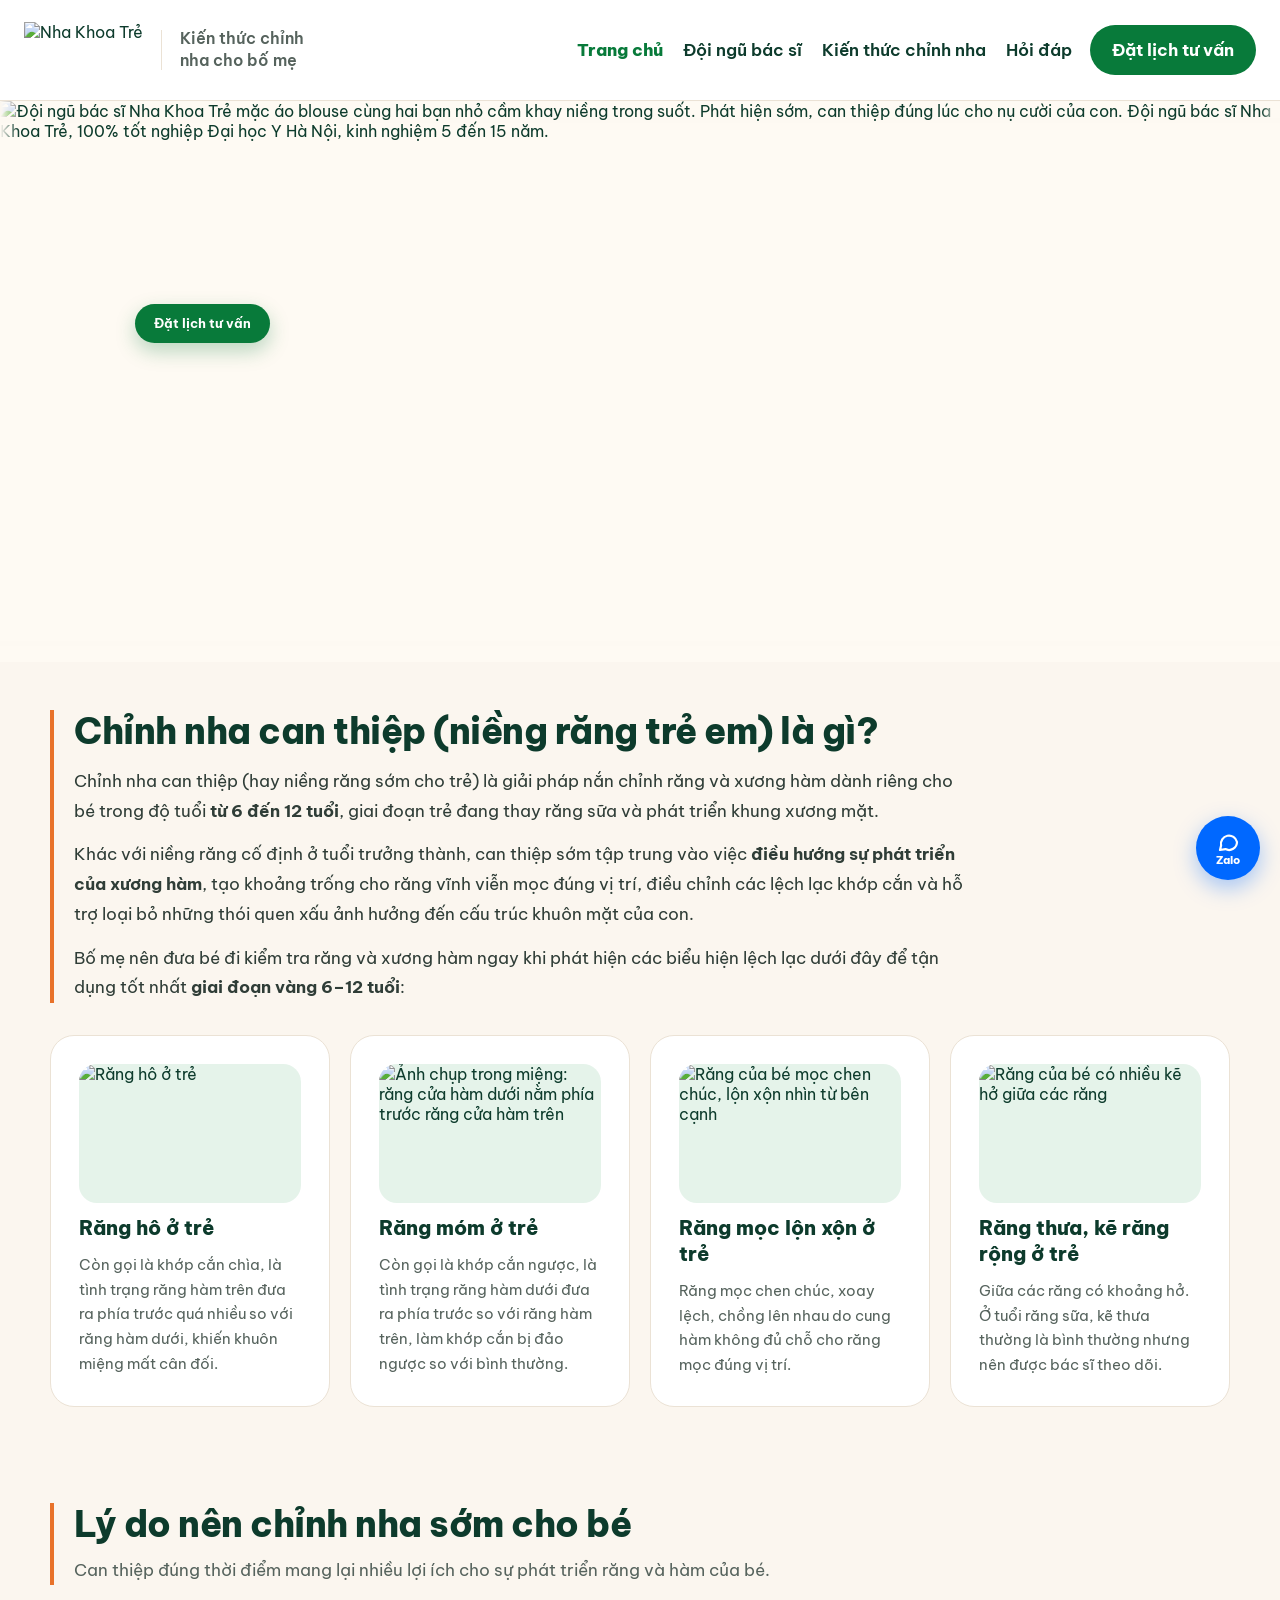
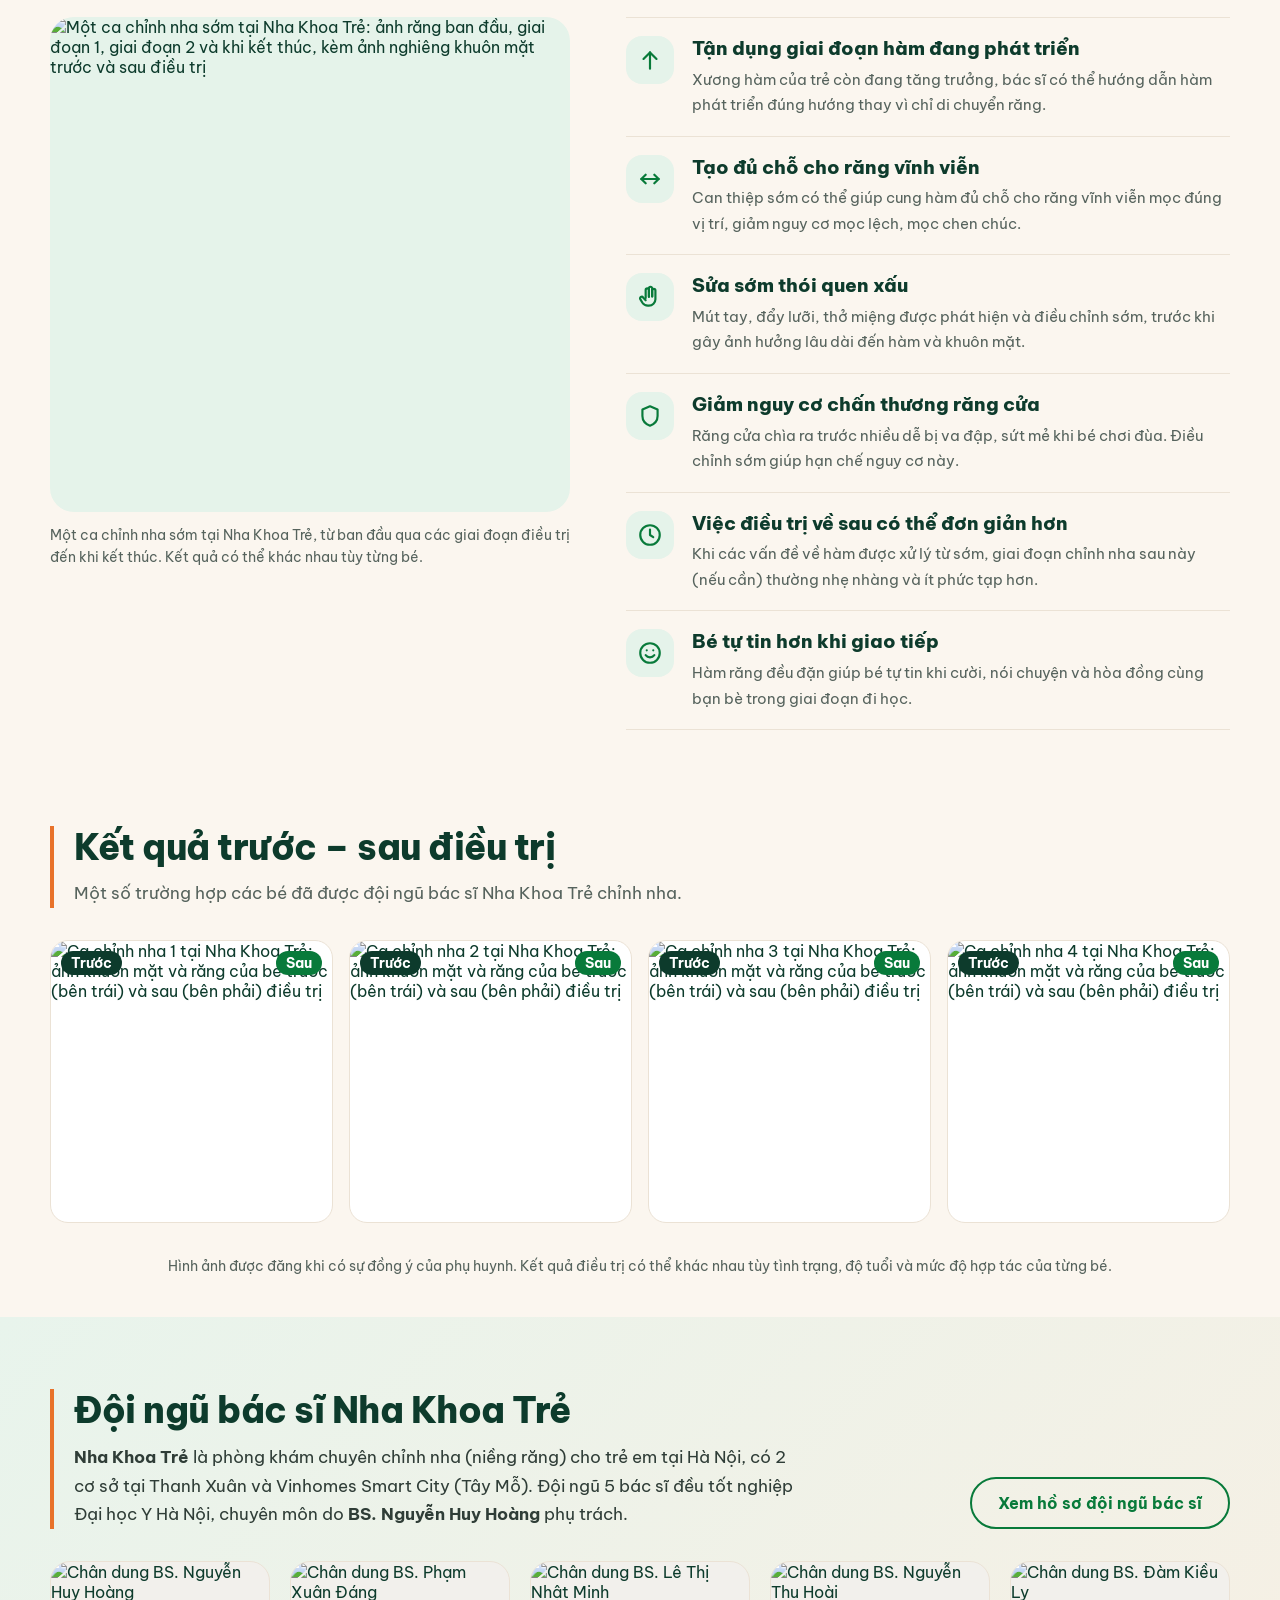
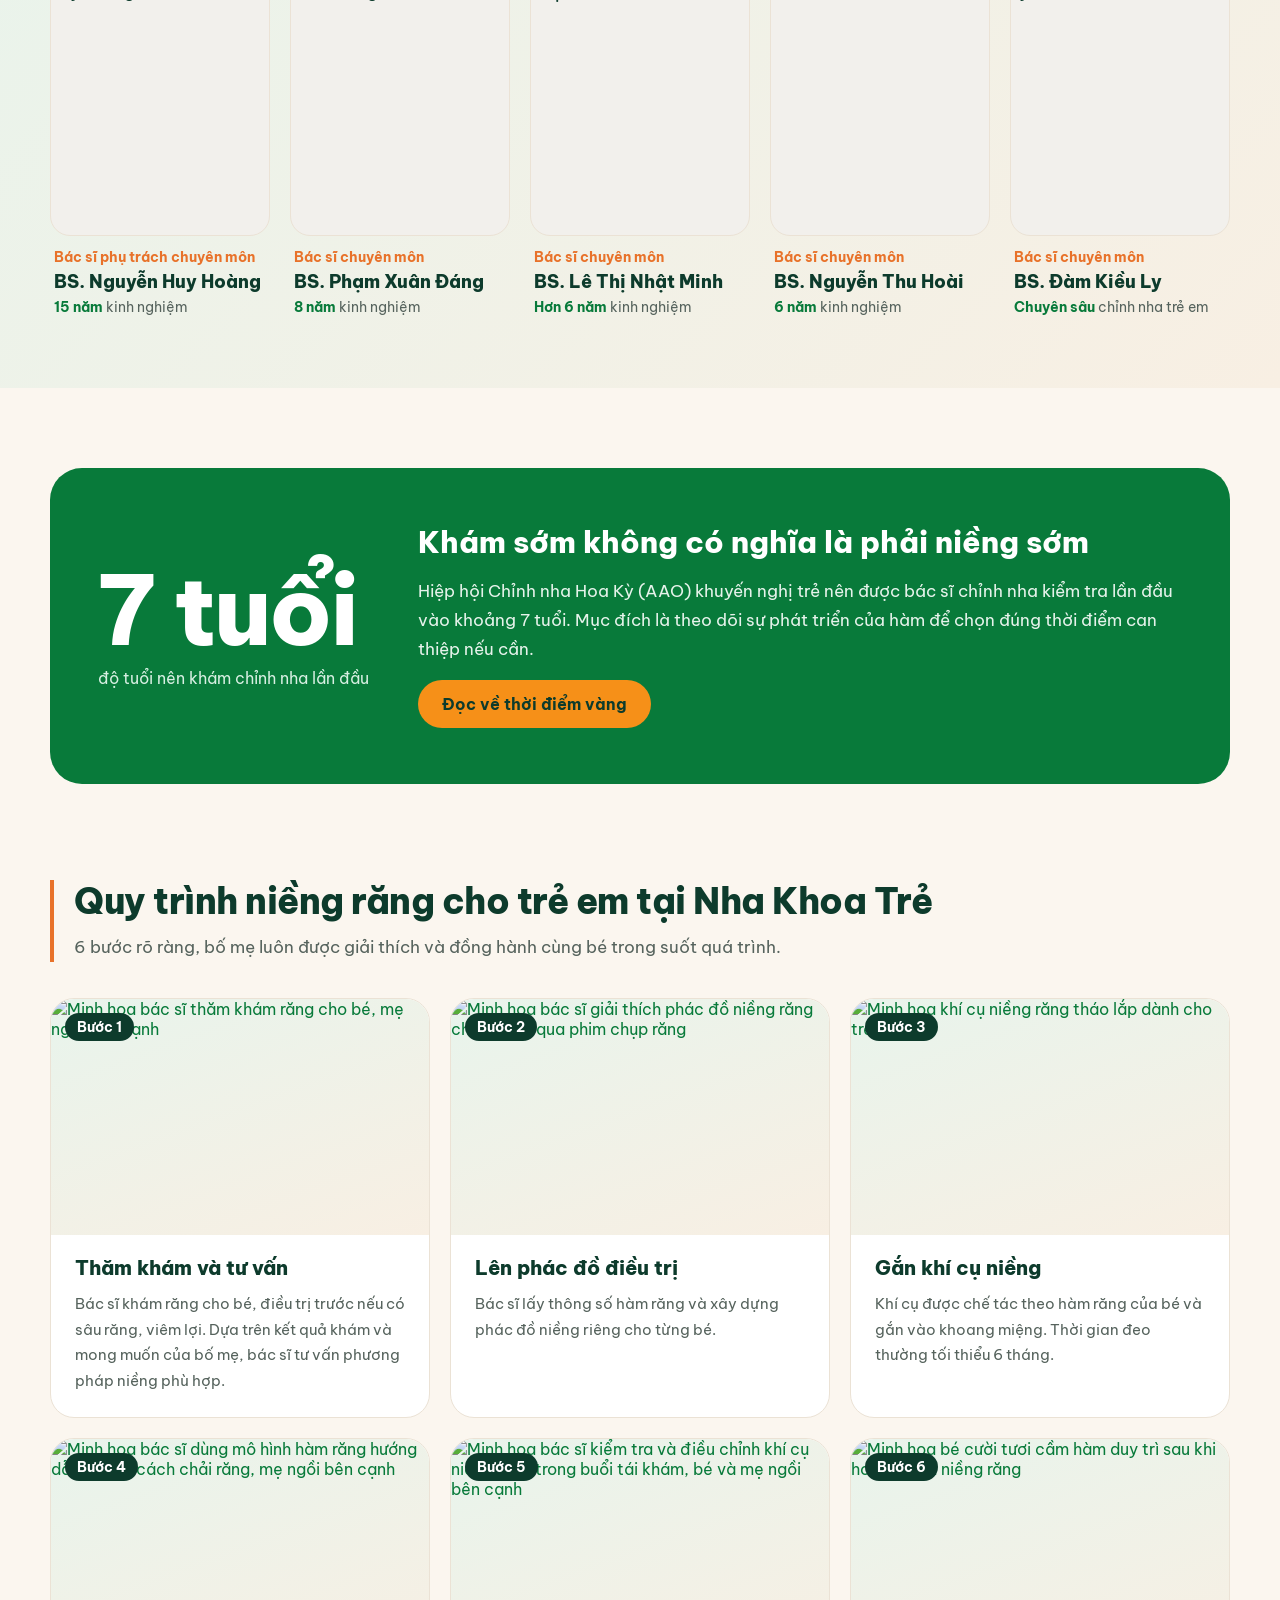
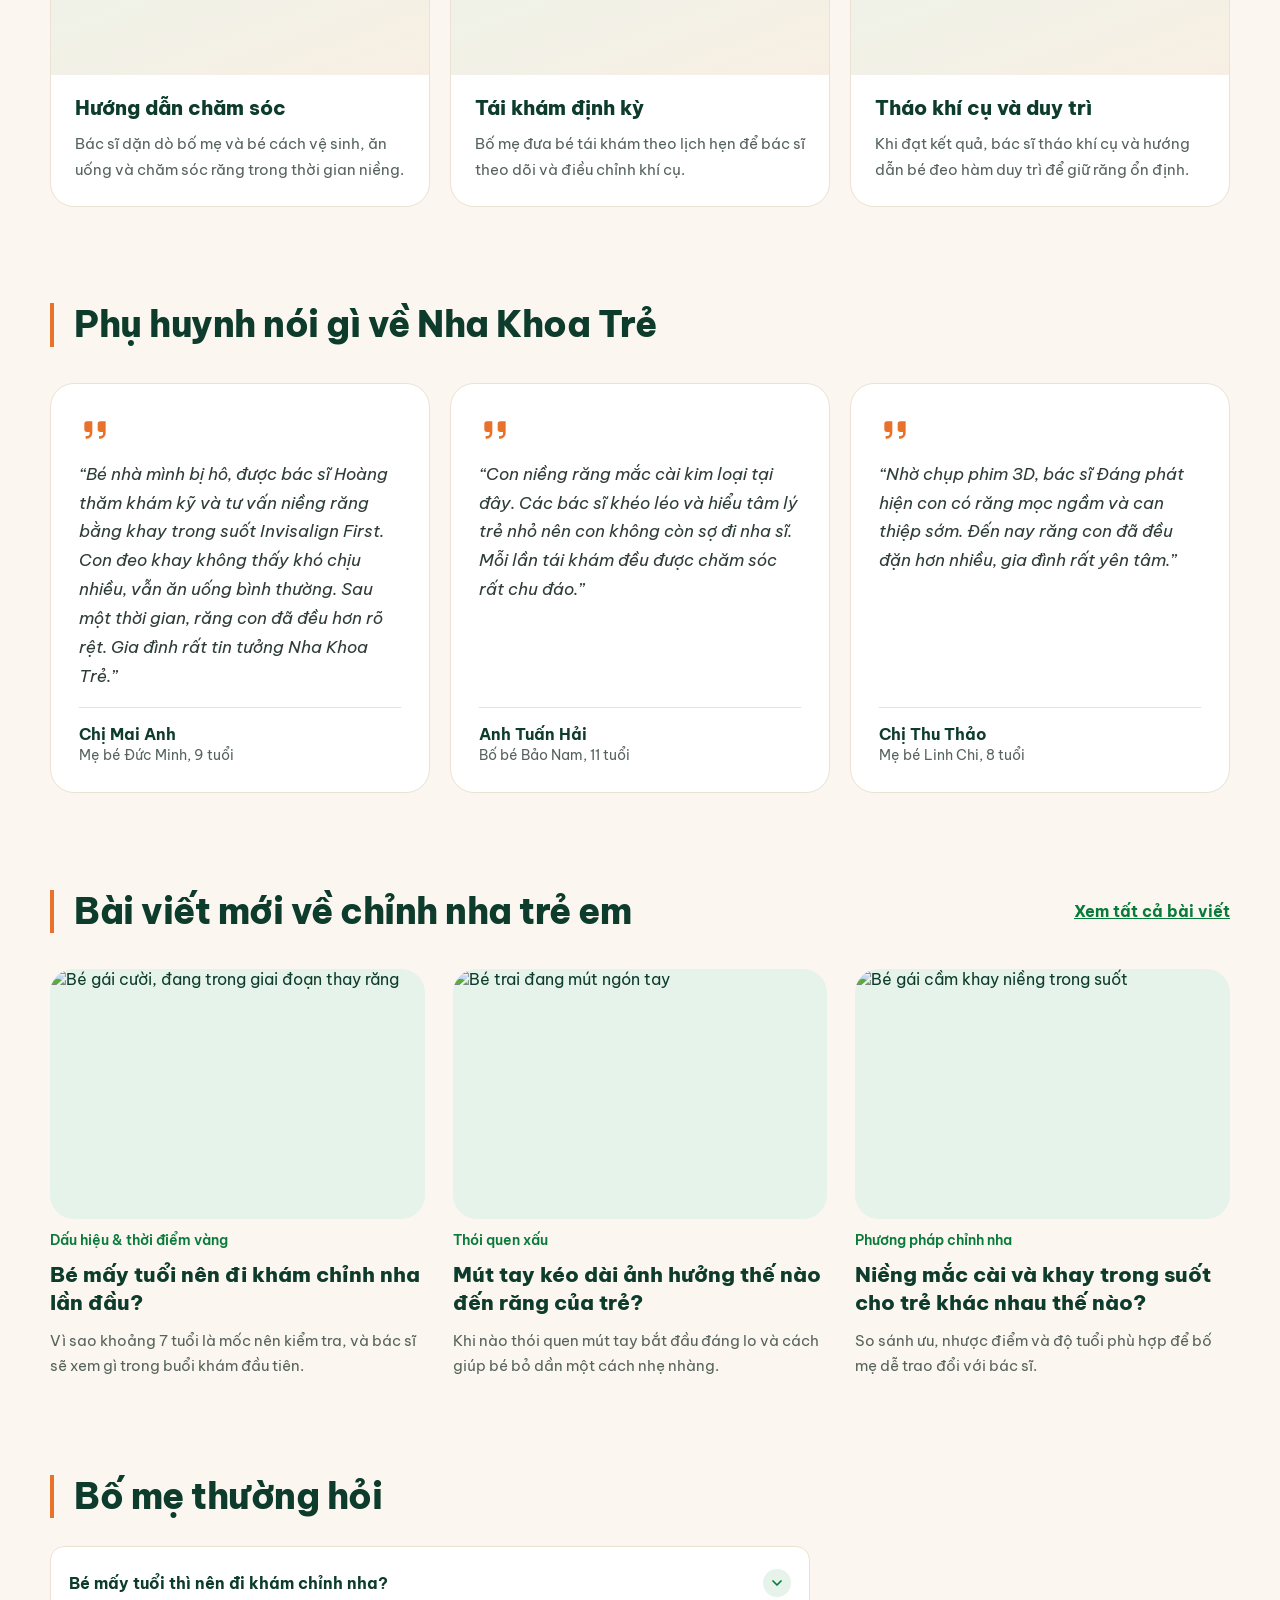
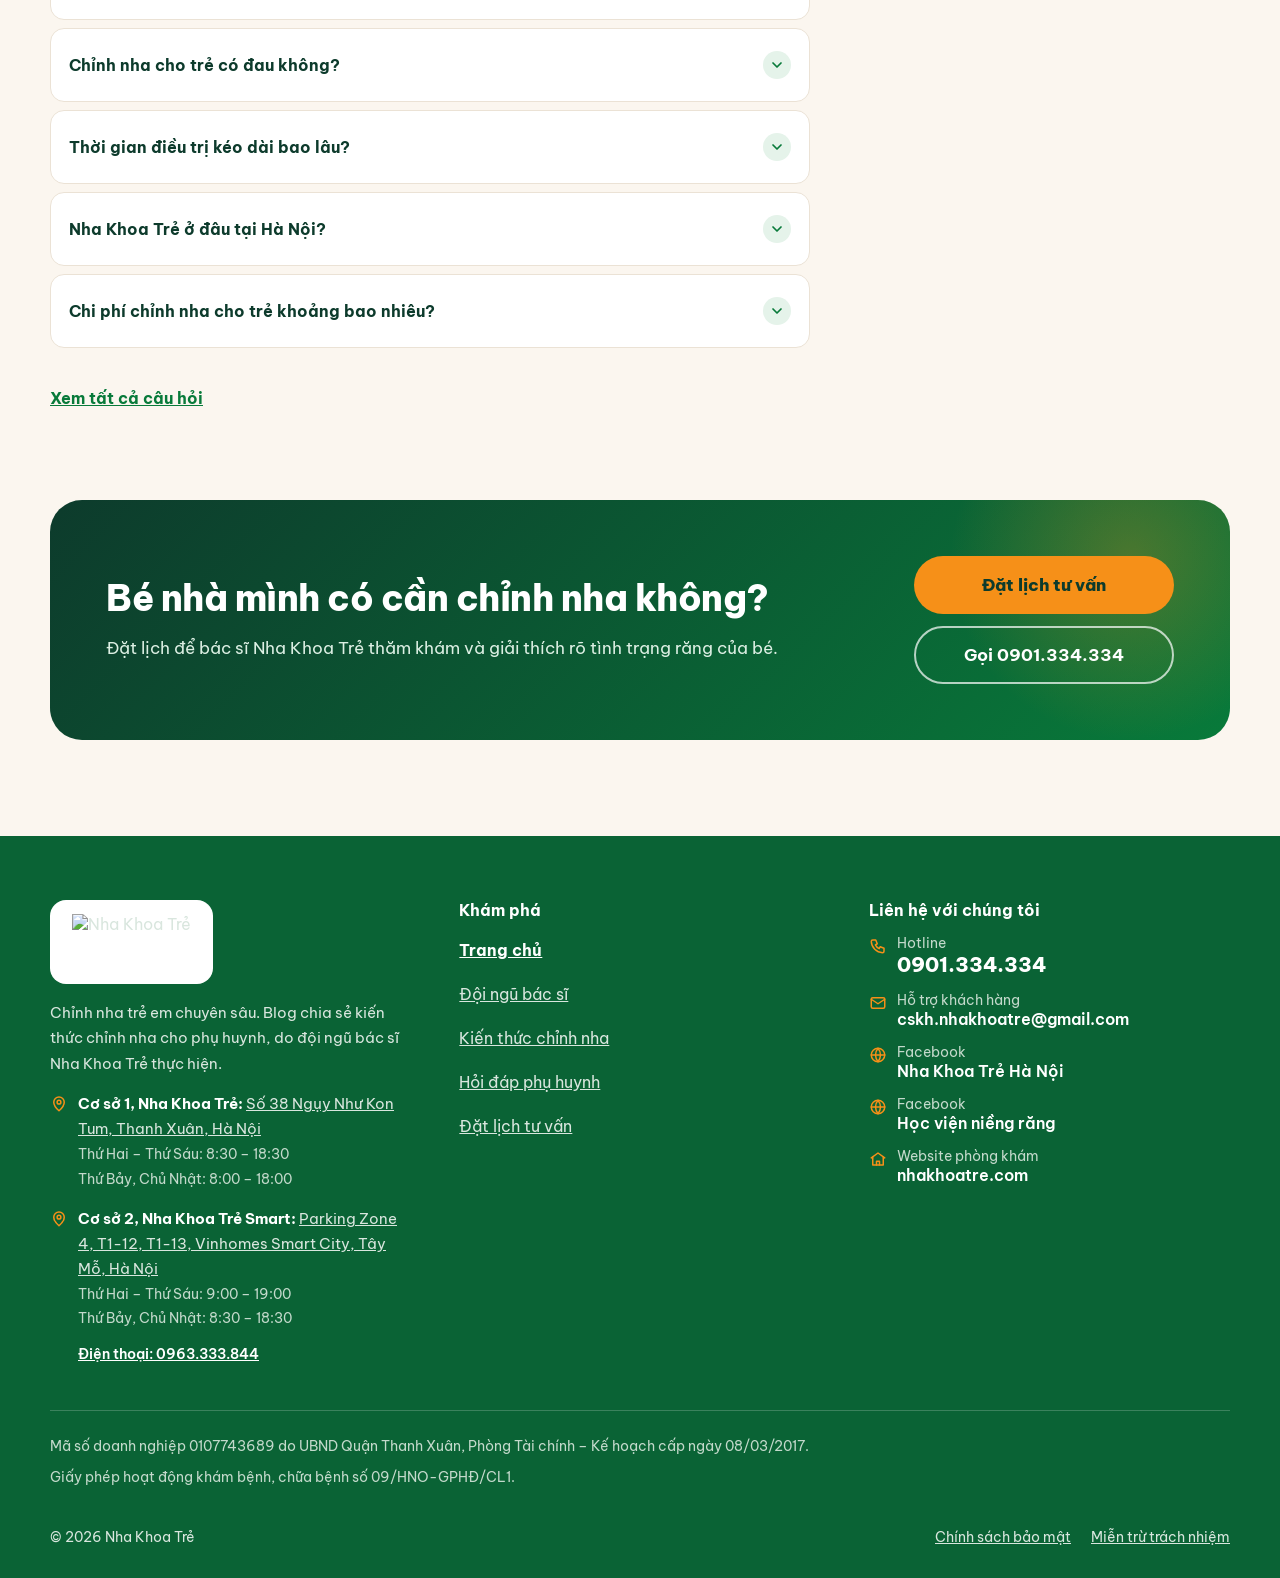
==== public/index.html @ 8bfdbef4 "Initial commit: Website Chỉnh Nha Trẻ Em" ====
<!doctype html>
<html lang="vi">
<head>
<meta charset="utf-8">
<meta name="viewport" content="width=device-width, initial-scale=1">
<title>Chỉnh nha trẻ em tại Hà Nội | Nha Khoa Trẻ</title>
<meta name="description" content="Chỉnh nha trẻ em, niềng răng cho trẻ tại Hà Nội: bác sĩ Nha Khoa Trẻ giúp bố mẹ phát hiện sớm răng hô, móm, mọc lộn xộn, can thiệp đúng giai đoạn vàng.">
<link rel="canonical" href="https://chinhnhatreem.com/">
<meta property="og:type" content="website">
<meta property="og:locale" content="vi_VN">
<meta property="og:site_name" content="Nha Khoa Trẻ">
<meta property="og:title" content="Chỉnh nha trẻ em tại Hà Nội | Nha Khoa Trẻ">
<meta property="og:description" content="Chỉnh nha trẻ em, niềng răng cho trẻ tại Hà Nội: bác sĩ Nha Khoa Trẻ giúp bố mẹ phát hiện sớm răng hô, móm, mọc lộn xộn, can thiệp đúng giai đoạn vàng.">
<meta property="og:url" content="https://chinhnhatreem.com/">
<meta property="og:image" content="https://chinhnhatreem.com/images/og-nha-khoa-tre.jpg">
<meta property="og:image:width" content="1200">
<meta property="og:image:height" content="630">
<meta name="twitter:card" content="summary_large_image">
<meta name="theme-color" content="#087A3A">
<link rel="icon" type="image/png" href="/images/logo-nha-khoa-tre.png">
<link rel="preconnect" href="https://fonts.googleapis.com">
<link rel="preconnect" href="https://fonts.gstatic.com" crossorigin>
<link rel="preload" as="image" href="/images/doi-ngu-bac-si-nha-khoa-tre.webp" fetchpriority="high">
<link rel="stylesheet" href="https://fonts.googleapis.com/css2?family=Be+Vietnam+Pro:wght@400;500;600;700;800&amp;display=swap">
<style>
body{margin:0;background:#FBF6EF}
a{color:#087A3A}a:hover{color:#066A32}
.hero-wrap{height:auto}
.hero-box{position:relative;margin:0 auto;width:min(100%, calc((100vh - 111px) * 2.2831));width:min(100%, calc((100svh - 111px) * 2.2831));aspect-ratio:1895 / 830}
.hero-cta{display:flex}
.strip-cta{display:none}
@media (max-width: 767px){.hero-wrap{height:auto}.hero-box{position:relative;left:auto;transform:none;width:100%;height:auto}.hero-blur{display:none}.hero-cta{display:none}.strip-cta{display:flex}}
summary{list-style:none}
summary::-webkit-details-marker{display:none}
details[open] .chev{transform:rotate(180deg)}
.doc-anchor{align-self:flex-end;margin-bottom:-80px;height:580px}
@media (max-width: 767px){.doc-anchor{margin-bottom:0;align-self:center;height:420px}}
a:focus-visible,button:focus-visible,summary:focus-visible,input:focus-visible,select:focus-visible,textarea:focus-visible{outline:3px solid #E8722A;outline-offset:2px}
.nav-mob{display:none}
.nav-mob summary{list-style:none;cursor:pointer}
.nav-mob summary::-webkit-details-marker{display:none}
@media (max-width: 1520px){.nav-desk a{padding-left:12px !important;padding-right:12px !important}.nav-desk{gap:0 !important}.hd-inner{gap:12px !important}}
@media (max-width: 1320px){.nav-desk a{font-size:17px !important;padding-left:10px !important;padding-right:10px !important}.nav-desk a[href="/dat-lich-tu-van"]{padding:14px 22px !important;margin-left:8px !important}.hd-logo-img{height:56px !important}.hd-inner{padding-left:24px !important;padding-right:24px !important}}
@media (max-width: 1180px){.hd-sub,.hd-div{display:none !important}.nav-desk a{font-size:16px !important;padding-left:8px !important;padding-right:8px !important}}
@media (max-width: 960px){.nav-desk{display:none !important}.nav-mob{display:block}}
@media (max-width: 767px){.hd-inner{padding:12px 20px !important}.hd-logo{width:48px !important;height:48px !important;border-radius:24px 24px 10px 10px !important}.hd-logo svg{width:26px;height:26px}.hd-name{font-size:20px !important}.hd-sub{font-size:14px !important;max-width:120px !important}.hd-logo-img{height:44px !important}.hd-div{height:32px !important}h1{font-size:34px !important}h2{font-size:28px !important}.fab span{display:none}.fab{width:52px;justify-content:center;padding:0 !important}}
.skip{position:absolute;left:-9999px;top:12px;z-index:100;padding:12px 20px;border-radius:999px;background:#0D3B2C;color:#FFFFFF;font-weight:700;text-decoration:none}.skip:focus{left:16px}
@media (min-width: 1100px){.hl-nw{white-space:nowrap}}
html,body{overflow-x:clip}
@media (max-width: 767px){.ba-grid{grid-template-columns:1fr 1fr !important;gap:10px !important}.ba-grid span{font-size:14px !important;padding:2px 9px !important;top:6px !important}.ba-grid span:first-of-type{left:6px !important}.ba-grid span:last-of-type{right:6px !important}
.sw-row{display:flex !important;overflow-x:auto;scroll-snap-type:x mandatory;-webkit-overflow-scrolling:touch;gap:14px !important;margin-left:-24px !important;margin-right:-24px !important;padding:0 24px 12px !important;scroll-padding-left:24px;scrollbar-width:none}
.sw-row::-webkit-scrollbar{display:none}.sw-row>*{flex:0 0 80%;scroll-snap-align:start;min-width:0}}
</style>
<style>[hidden]{display:none !important}.ok-box:not([hidden]){display:flex}</style>
<script type="application/ld+json">
{
  "@context": "https://schema.org",
  "@graph": [
    {
      "@type": [
        "Organization",
        "Dentist"
      ],
      "@id": "https://nhakhoatre.com/#organization",
      "name": "Nha Khoa Trẻ",
      "description": "Phòng khám chuyên chỉnh nha (niềng răng) cho trẻ em tại Hà Nội.",
      "url": "https://nhakhoatre.com/",
      "logo": "https://chinhnhatreem.com/images/logo-nha-khoa-tre.png",
      "image": "https://chinhnhatreem.com/images/banner-doi-ngu-bac-si-nha-khoa-tre.webp",
      "email": "cskh.nhakhoatre@gmail.com",
      "telephone": "+84901334334",
      "taxID": "0107743689",
      "medicalSpecialty": "Dentistry",
      "areaServed": "Hà Nội",
      "address": {
        "@type": "PostalAddress",
        "streetAddress": "Số 38 Ngụy Như Kon Tum",
        "addressLocality": "Quận Thanh Xuân",
        "addressRegion": "Hà Nội",
        "addressCountry": "VN"
      },
      "department": [
        {
          "@type": "Dentist",
          "name": "Nha Khoa Trẻ – Cơ sở Thanh Xuân",
          "telephone": "+84901334334",
          "address": {
            "@type": "PostalAddress",
            "streetAddress": "Số 38 Ngụy Như Kon Tum",
            "addressLocality": "Quận Thanh Xuân",
            "addressRegion": "Hà Nội",
            "addressCountry": "VN"
          },
          "geo": {
            "@type": "GeoCoordinates",
            "latitude": 20.9983128,
            "longitude": 105.7998647
          },
          "hasMap": "https://maps.google.com/?cid=14081130297670196746",
          "openingHoursSpecification": [
            {
              "@type": "OpeningHoursSpecification",
              "dayOfWeek": [
                "Monday",
                "Tuesday",
                "Wednesday",
                "Thursday",
                "Friday"
              ],
              "opens": "08:30",
              "closes": "18:30"
            },
            {
              "@type": "OpeningHoursSpecification",
              "dayOfWeek": [
                "Saturday",
                "Sunday"
              ],
              "opens": "08:00",
              "closes": "18:00"
            }
          ]
        },
        {
          "@type": "Dentist",
          "name": "Nha Khoa Trẻ Smart – Cơ sở Vinhomes Smart City",
          "telephone": "+84963333844",
          "address": {
            "@type": "PostalAddress",
            "streetAddress": "Parking Zone 4, T1-12, T1-13, Vinhomes Smart City",
            "addressLocality": "Tây Mỗ",
            "addressRegion": "Hà Nội",
            "addressCountry": "VN"
          },
          "alternateName": "Nha Khoa Trẻ Smart",
          "geo": {
            "@type": "GeoCoordinates",
            "latitude": 21.000023,
            "longitude": 105.7371276
          },
          "hasMap": "https://maps.google.com/?cid=1796704296148187566",
          "openingHoursSpecification": [
            {
              "@type": "OpeningHoursSpecification",
              "dayOfWeek": [
                "Monday",
                "Tuesday",
                "Wednesday",
                "Thursday",
                "Friday"
              ],
              "opens": "09:00",
              "closes": "19:00"
            },
            {
              "@type": "OpeningHoursSpecification",
              "dayOfWeek": [
                "Saturday",
                "Sunday"
              ],
              "opens": "08:30",
              "closes": "18:30"
            }
          ]
        }
      ],
      "sameAs": [
        "https://www.facebook.com/nhakhoatrehanoi",
        "https://www.facebook.com/Hocvienniengrang",
        "https://chinhnhatreem.com/"
      ],
      "alternateName": [
        "Nha Khoa Trẻ Smart",
        "Học viện niềng răng"
      ]
    },
    {
      "@type": "WebSite",
      "@id": "https://chinhnhatreem.com/#website",
      "url": "https://chinhnhatreem.com/",
      "name": "Nha Khoa Trẻ – Kiến thức chỉnh nha cho bố mẹ",
      "inLanguage": "vi-VN",
      "publisher": {
        "@id": "https://nhakhoatre.com/#organization"
      }
    },
    {
      "@type": "FAQPage",
      "@id": "https://chinhnhatreem.com/#faq",
      "mainEntity": [
        {
          "@type": "Question",
          "name": "Nha Khoa Trẻ ở đâu tại Hà Nội?",
          "acceptedAnswer": {
            "@type": "Answer",
            "text": "Nha Khoa Trẻ có 2 cơ sở tại Hà Nội: Số 38 Ngụy Như Kon Tum, Thanh Xuân và Parking Zone 4, T1-12, T1-13, Vinhomes Smart City, Tây Mỗ. Bố mẹ có thể đặt lịch qua hotline 0901.334.334 hoặc nhắn Zalo."
          }
        }
      ]
    }
  ]
}
</script>
</head>
<body>
<div style="font-family: 'Be Vietnam Pro', 'Segoe UI', system-ui, sans-serif; color: #0D3B2C; background: #FBF6EF">
<a href="#noi-dung" class="skip">Bỏ qua đến nội dung chính</a>

<header style="position: sticky; top: 0; z-index: 40; background: #FFFFFF; border-bottom: 1px solid #EBE2D5">
<div class="hd-inner" style="max-width: 1320px; margin: 0 auto; padding: 22px 32px; display: flex; flex-wrap: wrap; align-items: center; justify-content: space-between; gap: 20px">
<a href="/" aria-label="Nha Khoa Trẻ – Trang chủ" style="display: flex; align-items: center; gap: 18px; text-decoration: none; color: #0D3B2C"><img class="hd-logo-img" src="/images/logo-nha-khoa-tre.webp" alt="Nha Khoa Trẻ" style="display: block; height: 64px; width: auto"><span aria-hidden="true" class="hd-div" style="width: 1px; height: 40px; background: #EBE2D5"></span><span class="hd-sub" style="font-size: 16px; line-height: 1.35; font-weight: 600; color: #56635D; max-width: 150px">Kiến thức chỉnh nha cho bố mẹ</span></a>
<nav class="nav-desk" aria-label="Điều hướng chính" style="display: flex; flex-wrap: wrap; align-items: center; gap: 4px">
<a href="/" aria-current="page" style="padding: 12px 18px; font-weight: 800; font-size: 20px; text-decoration: none; color: #087A3A">Trang chủ</a>
<a href="/doi-ngu-bac-si" style="padding: 12px 18px; font-weight: 600; font-size: 20px; text-decoration: none; color: #0D3B2C">Đội ngũ bác sĩ</a>
<a href="/kien-thuc-chinh-nha" style="padding: 12px 18px; font-weight: 600; font-size: 20px; text-decoration: none; color: #0D3B2C">Kiến thức chỉnh nha</a>
<a href="/hoi-dap" style="padding: 12px 18px; font-weight: 600; font-size: 20px; text-decoration: none; color: #0D3B2C">Hỏi đáp</a>
<a href="/dat-lich-tu-van" style="margin-left: 16px; padding: 18px 34px; border-radius: 999px; background: #087A3A; color: #FFFFFF; font-weight: 700; font-size: 19px; text-decoration: none">Đặt lịch tư vấn</a>
</nav>
<details class="nav-mob">
<summary aria-label="Mở menu" style="width: 48px; height: 48px; border-radius: 14px; border: 1.5px solid #EBE2D5; display: flex; align-items: center; justify-content: center; color: #0D3B2C"><svg width="24" height="24" viewBox="0 0 24 24" fill="none" stroke="currentColor" stroke-width="2.2" stroke-linecap="round" aria-hidden="true"><path d="M4 7h16M4 12h16M4 17h16"></path></svg></summary>
<nav aria-label="Điều hướng trên điện thoại" style="position: absolute; left: 0; right: 0; top: 100%; background: #FFFFFF; border-bottom: 1px solid #EBE2D5; box-shadow: 0 16px 30px rgba(13, 59, 44, 0.10); padding: 8px 20px 20px">
<a href="/" aria-current="page" style="display: block; padding: 14px 4px; border-bottom: 1px solid #F0E8DC; font-weight: 800; font-size: 18px; color: #087A3A; text-decoration: none">Trang chủ</a>
<a href="/doi-ngu-bac-si" style="display: block; padding: 14px 4px; border-bottom: 1px solid #F0E8DC; font-weight: 600; font-size: 18px; color: #0D3B2C; text-decoration: none">Đội ngũ bác sĩ</a>
<a href="/kien-thuc-chinh-nha" style="display: block; padding: 14px 4px; border-bottom: 1px solid #F0E8DC; font-weight: 600; font-size: 18px; color: #0D3B2C; text-decoration: none">Kiến thức chỉnh nha</a>
<a href="/hoi-dap" style="display: block; padding: 14px 4px; border-bottom: 1px solid #F0E8DC; font-weight: 600; font-size: 18px; color: #0D3B2C; text-decoration: none">Hỏi đáp</a>
<a href="/dat-lich-tu-van" style="display: block; margin-top: 16px; padding: 16px; border-radius: 999px; background: #087A3A; color: #FFFFFF; font-weight: 700; font-size: 17px; text-align: center; text-decoration: none">Đặt lịch tư vấn</a>
</nav>
</details>
</div>
</header>

<main id="noi-dung">
<section style="background: #FBF6EF">
<h1 style="position: absolute; width: 1px; height: 1px; margin: -1px; padding: 0; overflow: hidden; clip: rect(0, 0, 0, 0); white-space: nowrap; border: 0">Chỉnh nha trẻ em tại Hà Nội: phát hiện sớm, can thiệp đúng lúc cho nụ cười của con – Nha Khoa Trẻ</h1>
<div class="hero-wrap" style="position: relative; overflow: hidden; background: #FEFAF3">
<img class="hero-blur" src="/images/doi-ngu-bac-si-nha-khoa-tre.webp" alt="" aria-hidden="true" style="position: absolute; top: 0; left: 0; width: 100%; height: 100%; object-fit: cover; filter: blur(28px); transform: scale(1.15)">
<div class="hero-box">
<img src="/images/doi-ngu-bac-si-nha-khoa-tre.webp" alt="Đội ngũ bác sĩ Nha Khoa Trẻ mặc áo blouse cùng hai bạn nhỏ cầm khay niềng trong suốt. Phát hiện sớm, can thiệp đúng lúc cho nụ cười của con. Đội ngũ bác sĩ Nha Khoa Trẻ, 100% tốt nghiệp Đại học Y Hà Nội, kinh nghiệm 5 đến 15 năm." style="display: block; width: 100%; height: 100%; object-fit: cover; -webkit-mask-image: linear-gradient(90deg, transparent 0, #000 1.5%, #000 98.5%, transparent 100%); mask-image: linear-gradient(90deg, transparent 0, #000 1.5%, #000 98.5%, transparent 100%)">
<div class="hero-cta" style="position: absolute; left: 10.55%; top: 36.2%; width: max-content">
<a href="/dat-lich-tu-van" style="padding: 0.85vw 1.5vw; border-radius: 999px; background: #087A3A; color: #FFFFFF; font-weight: 700; font-size: clamp(13px, 1.05vw, 18px); white-space: nowrap; text-align: center; text-decoration: none; box-shadow: 0 8px 20px rgba(8, 122, 58, 0.28)">Đặt lịch tư vấn</a>
</div>
</div>
</div>
<div class="strip-cta" style="background: #FFFFFF; border-bottom: 1px solid #EBE2D5; flex-direction: column">
<div style="max-width: 1180px; margin: 0 auto; padding: 28px 24px; display: flex; flex-wrap: wrap; align-items: center; justify-content: space-between; gap: 24px 40px">
<div style="display: flex; flex-wrap: wrap; gap: 12px">
<a href="/dat-lich-tu-van" style="padding: 16px 28px; border-radius: 999px; background: #087A3A; color: #FFFFFF; font-weight: 700; font-size: 16px; text-decoration: none">Đặt lịch tư vấn cho bé</a>
<a href="/kien-thuc-chinh-nha" style="padding: 14px 26px; border-radius: 999px; border: 2px solid #087A3A; color: #087A3A; font-weight: 700; font-size: 16px; text-decoration: none">Đọc kiến thức chỉnh nha</a>
</div>
</div>
</div>
</section>

<section style="max-width: 1180px; margin: 0 auto; padding: 48px 24px 40px; display: flex; flex-direction: column; gap: 32px">
<div style="display: flex; flex-direction: column; gap: 14px; max-width: 900px; padding-left: 20px; border-left: 4px solid #E8722A"><h2 style="margin: 0; font-family: 'Be Vietnam Pro', 'Segoe UI', system-ui, sans-serif; font-weight: 800; font-size: 36px; line-height: 1.2; letter-spacing: -0.5px">Chỉnh nha can thiệp (niềng răng trẻ em) là gì?</h2><p style="margin: 0; font-size: 17px; line-height: 1.75; color: #2F3D37">Chỉnh nha can thiệp (hay niềng răng sớm cho trẻ) là giải pháp nắn chỉnh răng và xương hàm dành riêng cho bé trong độ tuổi <strong>từ 6 đến 12 tuổi</strong>, giai đoạn trẻ đang thay răng sữa và phát triển khung xương mặt.</p><p style="margin: 0; font-size: 17px; line-height: 1.75; color: #2F3D37">Khác với niềng răng cố định ở tuổi trưởng thành, can thiệp sớm tập trung vào việc <strong>điều hướng sự phát triển của xương hàm</strong>, tạo khoảng trống cho răng vĩnh viễn mọc đúng vị trí, điều chỉnh các lệch lạc khớp cắn và hỗ trợ loại bỏ những thói quen xấu ảnh hưởng đến cấu trúc khuôn mặt của con.</p><p style="margin: 0; font-size: 17px; line-height: 1.75; color: #2F3D37">Bố mẹ nên đưa bé đi kiểm tra răng và xương hàm ngay khi phát hiện các biểu hiện lệch lạc dưới đây để tận dụng tốt nhất <strong>giai đoạn vàng 6–12 tuổi</strong>:</p></div>
<div style="display: grid; grid-template-columns: repeat(auto-fit, minmax(240px, 1fr)); gap: 20px">
<div style="display: flex; flex-direction: column; gap: 12px; padding: 28px; border-radius: 24px; background: #FFFFFF; border: 1px solid #EBE2D5; color: #0D3B2C">
<img src="/images/rang-ho-o-tre.webp" alt="Răng hô ở trẻ" style="display: block; width: 100%; aspect-ratio: 16 / 10; border-radius: 18px; object-fit: cover; background: #E5F3EA">
<h3 style="margin: 0; font-family: 'Be Vietnam Pro', 'Segoe UI', system-ui, sans-serif; font-weight: 800; font-size: 20px; line-height: 1.3">Răng hô ở trẻ</h3>
<p style="margin: 0; font-size: 15px; line-height: 1.65; color: #56635D">Còn gọi là khớp cắn chìa, là tình trạng răng hàm trên đưa ra phía trước quá nhiều so với răng hàm dưới, khiến khuôn miệng mất cân đối.</p>
</div>
<div style="display: flex; flex-direction: column; gap: 12px; padding: 28px; border-radius: 24px; background: #FFFFFF; border: 1px solid #EBE2D5; color: #0D3B2C">
<img src="/images/anh-chup-trong-mieng-rang-cua-ham.webp" alt="Ảnh chụp trong miệng: răng cửa hàm dưới nằm phía trước răng cửa hàm trên" style="display: block; width: 100%; aspect-ratio: 16 / 10; border-radius: 18px; object-fit: cover; background: #E5F3EA">
<h3 style="margin: 0; font-family: 'Be Vietnam Pro', 'Segoe UI', system-ui, sans-serif; font-weight: 800; font-size: 20px; line-height: 1.3">Răng móm ở trẻ</h3>
<p style="margin: 0; font-size: 15px; line-height: 1.65; color: #56635D">Còn gọi là khớp cắn ngược, là tình trạng răng hàm dưới đưa ra phía trước so với răng hàm trên, làm khớp cắn bị đảo ngược so với bình thường.</p>
</div>
<div style="display: flex; flex-direction: column; gap: 12px; padding: 28px; border-radius: 24px; background: #FFFFFF; border: 1px solid #EBE2D5; color: #0D3B2C">
<img src="/images/rang-cua-be-moc-chen-chuc-lon.webp" alt="Răng của bé mọc chen chúc, lộn xộn nhìn từ bên cạnh" style="display: block; width: 100%; aspect-ratio: 16 / 10; border-radius: 18px; object-fit: cover; background: #E5F3EA">
<h3 style="margin: 0; font-family: 'Be Vietnam Pro', 'Segoe UI', system-ui, sans-serif; font-weight: 800; font-size: 20px; line-height: 1.3">Răng mọc lộn xộn ở trẻ</h3>
<p style="margin: 0; font-size: 15px; line-height: 1.65; color: #56635D">Răng mọc chen chúc, xoay lệch, chồng lên nhau do cung hàm không đủ chỗ cho răng mọc đúng vị trí.</p>
</div>
<div style="display: flex; flex-direction: column; gap: 12px; padding: 28px; border-radius: 24px; background: #FFFFFF; border: 1px solid #EBE2D5; color: #0D3B2C">
<img src="/images/rang-cua-be-co-nhieu-ke-ho.webp" alt="Răng của bé có nhiều kẽ hở giữa các răng" style="display: block; width: 100%; aspect-ratio: 16 / 10; border-radius: 18px; object-fit: cover; background: #E5F3EA">
<h3 style="margin: 0; font-family: 'Be Vietnam Pro', 'Segoe UI', system-ui, sans-serif; font-weight: 800; font-size: 20px; line-height: 1.3">Răng thưa, kẽ răng rộng ở trẻ</h3>
<p style="margin: 0; font-size: 15px; line-height: 1.65; color: #56635D">Giữa các răng có khoảng hở. Ở tuổi răng sữa, kẽ thưa thường là bình thường nhưng nên được bác sĩ theo dõi.</p>
</div>
</div>
</section>
<section style="max-width: 1180px; margin: 0 auto; padding: 56px 24px 40px; display: flex; flex-direction: column; gap: 32px">
<div style="display: flex; flex-direction: column; gap: 10px; max-width: 780px; padding-left: 20px; border-left: 4px solid #E8722A"><h2 style="margin: 0; font-family: 'Be Vietnam Pro', 'Segoe UI', system-ui, sans-serif; font-weight: 800; font-size: 36px; line-height: 1.2; letter-spacing: -0.5px">Lý do nên chỉnh nha sớm cho bé</h2><p style="margin: 0; font-size: 17px; line-height: 1.7; color: #56635D">Can thiệp đúng thời điểm mang lại nhiều lợi ích cho sự phát triển răng và hàm của bé.</p></div>
<div style="display: flex; flex-wrap: wrap; align-items: flex-start; gap: 40px 56px">
<figure style="margin: 0; flex: 1 1 380px; max-width: 520px; display: flex; flex-direction: column; gap: 12px">
<img src="/images/mot-ca-chinh-nha-som-tai-nha.webp" alt="Một ca chỉnh nha sớm tại Nha Khoa Trẻ: ảnh răng ban đầu, giai đoạn 1, giai đoạn 2 và khi kết thúc, kèm ảnh nghiêng khuôn mặt trước và sau điều trị" style="display: block; width: 100%; aspect-ratio: 1000 / 952; border-radius: 24px; object-fit: cover; background: #E5F3EA">
<figcaption style="font-size: 14px; line-height: 1.6; color: #56635D">Một ca chỉnh nha sớm tại Nha Khoa Trẻ, từ ban đầu qua các giai đoạn điều trị đến khi kết thúc. Kết quả có thể khác nhau tùy từng bé.</figcaption>
</figure>
<ul style="margin: 0; padding: 0; list-style: none; flex: 1 1 440px; display: flex; flex-direction: column; border-top: 1px solid #EBE2D5">
<li style="display: flex; gap: 18px; padding: 18px 0; border-bottom: 1px solid #EBE2D5"><span style="flex: 0 0 48px; width: 48px; height: 48px; border-radius: 16px; background: #E5F3EA; color: #087A3A; display: flex; align-items: center; justify-content: center"><svg width="26" height="26" viewBox="0 0 24 24" fill="none" stroke="currentColor" stroke-width="2" stroke-linecap="round" stroke-linejoin="round" aria-hidden="true"><path d="M12 20V5"></path><path d="M6 11l6-6 6 6"></path></svg></span><div style="display: flex; flex-direction: column; gap: 6px"><h3 style="margin: 0; font-family: 'Be Vietnam Pro', 'Segoe UI', system-ui, sans-serif; font-weight: 800; font-size: 19px; line-height: 1.3">Tận dụng giai đoạn hàm đang phát triển</h3><p style="margin: 0; font-size: 15px; line-height: 1.7; color: #56635D">Xương hàm của trẻ còn đang tăng trưởng, bác sĩ có thể hướng dẫn hàm phát triển đúng hướng thay vì chỉ di chuyển răng.</p></div></li>
<li style="display: flex; gap: 18px; padding: 18px 0; border-bottom: 1px solid #EBE2D5"><span style="flex: 0 0 48px; width: 48px; height: 48px; border-radius: 16px; background: #E5F3EA; color: #087A3A; display: flex; align-items: center; justify-content: center"><svg width="26" height="26" viewBox="0 0 24 24" fill="none" stroke="currentColor" stroke-width="2" stroke-linecap="round" stroke-linejoin="round" aria-hidden="true"><path d="M4 12h16"></path><path d="M8 8l-4 4 4 4"></path><path d="M16 8l4 4-4 4"></path></svg></span><div style="display: flex; flex-direction: column; gap: 6px"><h3 style="margin: 0; font-family: 'Be Vietnam Pro', 'Segoe UI', system-ui, sans-serif; font-weight: 800; font-size: 19px; line-height: 1.3">Tạo đủ chỗ cho răng vĩnh viễn</h3><p style="margin: 0; font-size: 15px; line-height: 1.7; color: #56635D">Can thiệp sớm có thể giúp cung hàm đủ chỗ cho răng vĩnh viễn mọc đúng vị trí, giảm nguy cơ mọc lệch, mọc chen chúc.</p></div></li>
<li style="display: flex; gap: 18px; padding: 18px 0; border-bottom: 1px solid #EBE2D5"><span style="flex: 0 0 48px; width: 48px; height: 48px; border-radius: 16px; background: #E5F3EA; color: #087A3A; display: flex; align-items: center; justify-content: center"><svg width="26" height="26" viewBox="0 0 24 24" fill="none" stroke="currentColor" stroke-width="2" stroke-linecap="round" stroke-linejoin="round" aria-hidden="true"><path d="M8 13V5.5a1.5 1.5 0 0 1 3 0V12"></path><path d="M11 11.5V4a1.5 1.5 0 0 1 3 0v7.5"></path><path d="M14 11.5V6a1.5 1.5 0 0 1 3 0v8a6 6 0 0 1-6 6h-1a6 6 0 0 1-5-2.7L3 14a1.5 1.5 0 0 1 2.6-1.5L8 15"></path></svg></span><div style="display: flex; flex-direction: column; gap: 6px"><h3 style="margin: 0; font-family: 'Be Vietnam Pro', 'Segoe UI', system-ui, sans-serif; font-weight: 800; font-size: 19px; line-height: 1.3">Sửa sớm thói quen xấu</h3><p style="margin: 0; font-size: 15px; line-height: 1.7; color: #56635D">Mút tay, đẩy lưỡi, thở miệng được phát hiện và điều chỉnh sớm, trước khi gây ảnh hưởng lâu dài đến hàm và khuôn mặt.</p></div></li>
<li style="display: flex; gap: 18px; padding: 18px 0; border-bottom: 1px solid #EBE2D5"><span style="flex: 0 0 48px; width: 48px; height: 48px; border-radius: 16px; background: #E5F3EA; color: #087A3A; display: flex; align-items: center; justify-content: center"><svg width="26" height="26" viewBox="0 0 24 24" fill="none" stroke="currentColor" stroke-width="2" stroke-linecap="round" stroke-linejoin="round" aria-hidden="true"><path d="M12 3l7 3v6c0 4.5-3 7.5-7 9-4-1.5-7-4.5-7-9V6z"></path></svg></span><div style="display: flex; flex-direction: column; gap: 6px"><h3 style="margin: 0; font-family: 'Be Vietnam Pro', 'Segoe UI', system-ui, sans-serif; font-weight: 800; font-size: 19px; line-height: 1.3">Giảm nguy cơ chấn thương răng cửa</h3><p style="margin: 0; font-size: 15px; line-height: 1.7; color: #56635D">Răng cửa chìa ra trước nhiều dễ bị va đập, sứt mẻ khi bé chơi đùa. Điều chỉnh sớm giúp hạn chế nguy cơ này.</p></div></li>
<li style="display: flex; gap: 18px; padding: 18px 0; border-bottom: 1px solid #EBE2D5"><span style="flex: 0 0 48px; width: 48px; height: 48px; border-radius: 16px; background: #E5F3EA; color: #087A3A; display: flex; align-items: center; justify-content: center"><svg width="26" height="26" viewBox="0 0 24 24" fill="none" stroke="currentColor" stroke-width="2" stroke-linecap="round" stroke-linejoin="round" aria-hidden="true"><circle cx="12" cy="12" r="9"></circle><path d="M12 7v5l3 2"></path></svg></span><div style="display: flex; flex-direction: column; gap: 6px"><h3 style="margin: 0; font-family: 'Be Vietnam Pro', 'Segoe UI', system-ui, sans-serif; font-weight: 800; font-size: 19px; line-height: 1.3">Việc điều trị về sau có thể đơn giản hơn</h3><p style="margin: 0; font-size: 15px; line-height: 1.7; color: #56635D">Khi các vấn đề về hàm được xử lý từ sớm, giai đoạn chỉnh nha sau này (nếu cần) thường nhẹ nhàng và ít phức tạp hơn.</p></div></li>
<li style="display: flex; gap: 18px; padding: 18px 0; border-bottom: 1px solid #EBE2D5"><span style="flex: 0 0 48px; width: 48px; height: 48px; border-radius: 16px; background: #E5F3EA; color: #087A3A; display: flex; align-items: center; justify-content: center"><svg width="26" height="26" viewBox="0 0 24 24" fill="none" stroke="currentColor" stroke-width="2" stroke-linecap="round" stroke-linejoin="round" aria-hidden="true"><circle cx="12" cy="12" r="9"></circle><path d="M8 14s1.5 2 4 2 4-2 4-2"></path><path d="M9 9.5h.01M15 9.5h.01"></path></svg></span><div style="display: flex; flex-direction: column; gap: 6px"><h3 style="margin: 0; font-family: 'Be Vietnam Pro', 'Segoe UI', system-ui, sans-serif; font-weight: 800; font-size: 19px; line-height: 1.3">Bé tự tin hơn khi giao tiếp</h3><p style="margin: 0; font-size: 15px; line-height: 1.7; color: #56635D">Hàm răng đều đặn giúp bé tự tin khi cười, nói chuyện và hòa đồng cùng bạn bè trong giai đoạn đi học.</p></div></li>
</ul>
</div>
</section>
<section style="max-width: 1180px; margin: 0 auto; padding: 56px 24px 40px; display: flex; flex-direction: column; gap: 32px">
<div style="display: flex; flex-direction: column; gap: 10px; max-width: 780px; padding-left: 20px; border-left: 4px solid #E8722A"><h2 style="margin: 0; font-family: 'Be Vietnam Pro', 'Segoe UI', system-ui, sans-serif; font-weight: 800; font-size: 36px; line-height: 1.2; letter-spacing: -0.5px">Kết quả trước – sau điều trị</h2><p style="margin: 0; font-size: 17px; line-height: 1.7; color: #56635D">Một số trường hợp các bé đã được đội ngũ bác sĩ Nha Khoa Trẻ chỉnh nha.</p></div>
<ul class="ba-grid" style="margin: 0; padding: 0; list-style: none; display: grid; grid-template-columns: repeat(auto-fit, minmax(min(100%, 230px), 1fr)); gap: 16px">
<li style="position: relative; border-radius: 18px; overflow: hidden; background: #FFFFFF; border: 1px solid #EBE2D5"><img src="/images/ca-chinh-nha-1-tai-nha-khoa.webp" alt="Ca chỉnh nha 1 tại Nha Khoa Trẻ: ảnh khuôn mặt và răng của bé trước (bên trái) và sau (bên phải) điều trị" loading="lazy" style="display: block; width: 100%; aspect-ratio: 1; object-fit: cover"><span style="position: absolute; left: 10px; top: 10px; padding: 3px 10px; border-radius: 999px; background: #0D3B2C; color: #FFFFFF; font-size: 14px; font-weight: 700">Trước</span><span style="position: absolute; right: 10px; top: 10px; padding: 3px 10px; border-radius: 999px; background: #087A3A; color: #FFFFFF; font-size: 14px; font-weight: 700">Sau</span></li>
<li style="position: relative; border-radius: 18px; overflow: hidden; background: #FFFFFF; border: 1px solid #EBE2D5"><img src="/images/ca-chinh-nha-2-tai-nha-khoa.webp" alt="Ca chỉnh nha 2 tại Nha Khoa Trẻ: ảnh khuôn mặt và răng của bé trước (bên trái) và sau (bên phải) điều trị" loading="lazy" style="display: block; width: 100%; aspect-ratio: 1; object-fit: cover"><span style="position: absolute; left: 10px; top: 10px; padding: 3px 10px; border-radius: 999px; background: #0D3B2C; color: #FFFFFF; font-size: 14px; font-weight: 700">Trước</span><span style="position: absolute; right: 10px; top: 10px; padding: 3px 10px; border-radius: 999px; background: #087A3A; color: #FFFFFF; font-size: 14px; font-weight: 700">Sau</span></li>
<li style="position: relative; border-radius: 18px; overflow: hidden; background: #FFFFFF; border: 1px solid #EBE2D5"><img src="/images/ca-chinh-nha-3-tai-nha-khoa.webp" alt="Ca chỉnh nha 3 tại Nha Khoa Trẻ: ảnh khuôn mặt và răng của bé trước (bên trái) và sau (bên phải) điều trị" loading="lazy" style="display: block; width: 100%; aspect-ratio: 1; object-fit: cover"><span style="position: absolute; left: 10px; top: 10px; padding: 3px 10px; border-radius: 999px; background: #0D3B2C; color: #FFFFFF; font-size: 14px; font-weight: 700">Trước</span><span style="position: absolute; right: 10px; top: 10px; padding: 3px 10px; border-radius: 999px; background: #087A3A; color: #FFFFFF; font-size: 14px; font-weight: 700">Sau</span></li>
<li style="position: relative; border-radius: 18px; overflow: hidden; background: #FFFFFF; border: 1px solid #EBE2D5"><img src="/images/ca-chinh-nha-4-tai-nha-khoa.webp" alt="Ca chỉnh nha 4 tại Nha Khoa Trẻ: ảnh khuôn mặt và răng của bé trước (bên trái) và sau (bên phải) điều trị" loading="lazy" style="display: block; width: 100%; aspect-ratio: 1; object-fit: cover"><span style="position: absolute; left: 10px; top: 10px; padding: 3px 10px; border-radius: 999px; background: #0D3B2C; color: #FFFFFF; font-size: 14px; font-weight: 700">Trước</span><span style="position: absolute; right: 10px; top: 10px; padding: 3px 10px; border-radius: 999px; background: #087A3A; color: #FFFFFF; font-size: 14px; font-weight: 700">Sau</span></li>
</ul>
<p style="margin: 0; font-size: 14px; line-height: 1.6; color: #56635D; text-align: center">Hình ảnh được đăng khi có sự đồng ý của phụ huynh. Kết quả điều trị có thể khác nhau tùy tình trạng, độ tuổi và mức độ hợp tác của từng bé.</p>
</section>



<section style="background: linear-gradient(135deg, #E8F4EC 0%, #F8EFE3 100%)">
<div style="max-width: 1180px; margin: 0 auto; padding: 72px 24px; display: flex; flex-direction: column; gap: 32px">
<div style="display: flex; flex-wrap: wrap; align-items: flex-end; justify-content: space-between; gap: 20px 40px">
<div style="flex: 1 1 560px; display: flex; flex-direction: column; gap: 10px; padding-left: 20px; border-left: 4px solid #E8722A">
<h2 style="margin: 0; font-family: 'Be Vietnam Pro', 'Segoe UI', system-ui, sans-serif; font-weight: 800; font-size: 36px; line-height: 1.2; letter-spacing: -0.5px">Đội ngũ bác sĩ Nha Khoa Trẻ</h2>
<p style="margin: 0; font-size: 17px; line-height: 1.7; color: #2F3D37; max-width: 720px"><strong>Nha Khoa Trẻ</strong> là phòng khám chuyên chỉnh nha (niềng răng) cho trẻ em tại Hà Nội, có 2 cơ sở tại Thanh Xuân và Vinhomes Smart City (Tây Mỗ). Đội ngũ 5 bác sĩ đều tốt nghiệp Đại học Y Hà Nội, chuyên môn do <strong>BS. Nguyễn Huy Hoàng</strong> phụ trách.</p>
</div>
<a href="/doi-ngu-bac-si" style="padding: 14px 26px; border-radius: 999px; border: 2px solid #087A3A; color: #087A3A; font-weight: 700; font-size: 16px; text-decoration: none; white-space: nowrap">Xem hồ sơ đội ngũ bác sĩ</a>
</div>
<ul class="sw-row" style="margin: 0; padding: 0; list-style: none; display: grid; grid-template-columns: repeat(auto-fit, minmax(180px, 1fr)); gap: 20px">
<li style="display: flex; flex-direction: column; gap: 12px">
<div style="position: relative; width: 100%; aspect-ratio: 4 / 5; border-radius: 20px; overflow: hidden; background: #F2F0EC; border: 1px solid #EBE2D5; box-sizing: border-box"><img src="/images/chan-dung-bs-nguyen-huy-hoang.webp" alt="Chân dung BS. Nguyễn Huy Hoàng" loading="lazy" style="display: block; width: 100%; height: 100%; object-fit: cover"></div>
<div style="display: flex; flex-direction: column; gap: 4px; padding: 0 4px">
<span style="font-size: 14px; font-weight: 700; color: #E8722A">Bác sĩ phụ trách chuyên môn</span>
<h3 style="margin: 0; font-family: 'Be Vietnam Pro', 'Segoe UI', system-ui, sans-serif; font-weight: 800; font-size: 18px; line-height: 1.3">BS. Nguyễn Huy Hoàng</h3>
<span class="hl-nw" style="font-size: 14px; color: #56635D"><strong style="color: #087A3A">15 năm</strong> kinh nghiệm</span>
</div>
</li>
<li style="display: flex; flex-direction: column; gap: 12px">
<div style="position: relative; width: 100%; aspect-ratio: 4 / 5; border-radius: 20px; overflow: hidden; background: #F2F0EC; border: 1px solid #EBE2D5; box-sizing: border-box"><img src="/images/chan-dung-bs-pham-xuan-dang.webp" alt="Chân dung BS. Phạm Xuân Đáng" loading="lazy" style="display: block; width: 100%; height: 100%; object-fit: cover"></div>
<div style="display: flex; flex-direction: column; gap: 4px; padding: 0 4px">
<span style="font-size: 14px; font-weight: 700; color: #E8722A">Bác sĩ chuyên môn</span>
<h3 style="margin: 0; font-family: 'Be Vietnam Pro', 'Segoe UI', system-ui, sans-serif; font-weight: 800; font-size: 18px; line-height: 1.3">BS. Phạm Xuân Đáng</h3>
<span class="hl-nw" style="font-size: 14px; color: #56635D"><strong style="color: #087A3A">8 năm</strong> kinh nghiệm</span>
</div>
</li>
<li style="display: flex; flex-direction: column; gap: 12px">
<div style="position: relative; width: 100%; aspect-ratio: 4 / 5; border-radius: 20px; overflow: hidden; background: #F2F0EC; border: 1px solid #EBE2D5; box-sizing: border-box"><img src="/images/chan-dung-bs-le-thi-nhat-minh.webp" alt="Chân dung BS. Lê Thị Nhật Minh" loading="lazy" style="display: block; width: 100%; height: 100%; object-fit: cover"></div>
<div style="display: flex; flex-direction: column; gap: 4px; padding: 0 4px">
<span style="font-size: 14px; font-weight: 700; color: #E8722A">Bác sĩ chuyên môn</span>
<h3 style="margin: 0; font-family: 'Be Vietnam Pro', 'Segoe UI', system-ui, sans-serif; font-weight: 800; font-size: 18px; line-height: 1.3">BS. Lê Thị Nhật Minh</h3>
<span class="hl-nw" style="font-size: 14px; color: #56635D"><strong style="color: #087A3A">Hơn 6 năm</strong> kinh nghiệm</span>
</div>
</li>
<li style="display: flex; flex-direction: column; gap: 12px">
<div style="position: relative; width: 100%; aspect-ratio: 4 / 5; border-radius: 20px; overflow: hidden; background: #F2F0EC; border: 1px solid #EBE2D5; box-sizing: border-box"><img src="/images/chan-dung-bs-nguyen-thu-hoai.webp" alt="Chân dung BS. Nguyễn Thu Hoài" loading="lazy" style="display: block; width: 100%; height: 100%; object-fit: cover"></div>
<div style="display: flex; flex-direction: column; gap: 4px; padding: 0 4px">
<span style="font-size: 14px; font-weight: 700; color: #E8722A">Bác sĩ chuyên môn</span>
<h3 style="margin: 0; font-family: 'Be Vietnam Pro', 'Segoe UI', system-ui, sans-serif; font-weight: 800; font-size: 18px; line-height: 1.3">BS. Nguyễn Thu Hoài</h3>
<span class="hl-nw" style="font-size: 14px; color: #56635D"><strong style="color: #087A3A">6 năm</strong> kinh nghiệm</span>
</div>
</li>
<li style="display: flex; flex-direction: column; gap: 12px">
<div style="position: relative; width: 100%; aspect-ratio: 4 / 5; border-radius: 20px; overflow: hidden; background: #F2F0EC; border: 1px solid #EBE2D5; box-sizing: border-box"><img src="/images/chan-dung-bs-dam-kieu-ly.webp" alt="Chân dung BS. Đàm Kiều Ly" loading="lazy" style="display: block; width: 100%; height: 100%; object-fit: cover"></div>
<div style="display: flex; flex-direction: column; gap: 4px; padding: 0 4px">
<span style="font-size: 14px; font-weight: 700; color: #E8722A">Bác sĩ chuyên môn</span>
<h3 style="margin: 0; font-family: 'Be Vietnam Pro', 'Segoe UI', system-ui, sans-serif; font-weight: 800; font-size: 18px; line-height: 1.3">BS. Đàm Kiều Ly</h3>
<span class="hl-nw" style="font-size: 14px; color: #56635D"><strong style="color: #087A3A">Chuyên sâu</strong> chỉnh nha trẻ em</span>
</div>
</li>
</ul>
</div>
</section>

<section style="max-width: 1180px; margin: 0 auto; padding: 80px 24px 40px">
<div style="border-radius: 32px; background: #087A3A; color: #FFFFFF; padding: 56px 48px; display: flex; flex-wrap: wrap; align-items: center; gap: 40px">
<div style="flex: 0 1 280px; display: flex; flex-direction: column; gap: 8px">
<span style="font-family: 'Be Vietnam Pro', 'Segoe UI', system-ui, sans-serif; font-weight: 800; font-size: 96px; line-height: 1; letter-spacing: -2px; white-space: nowrap">7 tuổi</span>
<span style="font-size: 16px; line-height: 1.5; color: #D7EFE2">độ tuổi nên khám chỉnh nha lần đầu</span>
</div>
<div style="flex: 1 1 420px; display: flex; flex-direction: column; gap: 16px">
<h2 style="margin: 0; font-family: 'Be Vietnam Pro', 'Segoe UI', system-ui, sans-serif; font-weight: 800; font-size: 30px; line-height: 1.25">Khám sớm không có nghĩa là phải niềng sớm</h2>
<p style="margin: 0; font-size: 17px; line-height: 1.7; color: #E6F3EB">Hiệp hội Chỉnh nha Hoa Kỳ (AAO) khuyến nghị trẻ nên được bác sĩ chỉnh nha kiểm tra lần đầu vào khoảng 7 tuổi. Mục đích là theo dõi sự phát triển của hàm để chọn đúng thời điểm can thiệp nếu cần.</p>
<a href="/kien-thuc-chinh-nha" style="align-self: flex-start; padding: 14px 24px; border-radius: 999px; background: #F69018; color: #0D3B2C; font-weight: 700; font-size: 16px; text-decoration: none">Đọc về thời điểm vàng</a>
</div>
</div>
</section>

<section style="max-width: 1180px; margin: 0 auto; padding: 56px 24px 40px; display: flex; flex-direction: column; gap: 36px">
<div style="display: flex; flex-direction: column; gap: 10px; padding-left: 20px; border-left: 4px solid #E8722A">
<h2 style="margin: 0; font-family: 'Be Vietnam Pro', 'Segoe UI', system-ui, sans-serif; font-weight: 800; font-size: 36px; line-height: 1.2; letter-spacing: -0.5px">Quy trình niềng răng cho trẻ em tại Nha Khoa Trẻ</h2>
<p style="margin: 0; font-size: 17px; line-height: 1.7; color: #56635D">6 bước rõ ràng, bố mẹ luôn được giải thích và đồng hành cùng bé trong suốt quá trình.</p>
</div>
<ol class="sw-row" style="margin: 0; padding: 0; list-style: none; display: grid; grid-template-columns: repeat(auto-fit, minmax(300px, 1fr)); gap: 20px">
<li style="border-radius: 24px; background: #FFFFFF; border: 1px solid #EBE2D5; overflow: hidden; display: flex; flex-direction: column"><div style="position: relative; width: 100%; aspect-ratio: 16 / 10; background: linear-gradient(160deg, #E8F4EC 0%, #F8EFE3 100%); display: flex; flex-direction: column; align-items: center; justify-content: center; gap: 8px; color: #087A3A"><img src="/images/bac-si-tham-kham-rang-cho-be.webp" alt="Minh họa bác sĩ thăm khám răng cho bé, mẹ ngồi bên cạnh" loading="lazy" style="position: absolute; inset: 0; width: 100%; height: 100%; object-fit: cover"><span style="position: absolute; left: 14px; top: 14px; padding: 5px 12px; border-radius: 999px; background: #0D3B2C; color: #FFFFFF; font-size: 14px; font-weight: 700">Bước 1</span></div><div style="padding: 20px 24px 24px; display: flex; flex-direction: column; gap: 10px"><h3 style="margin: 0; font-family: 'Be Vietnam Pro', 'Segoe UI', system-ui, sans-serif; font-weight: 800; font-size: 20px; line-height: 1.3">Thăm khám và tư vấn</h3><p style="margin: 0; font-size: 15px; line-height: 1.7; color: #56635D">Bác sĩ khám răng cho bé, điều trị trước nếu có sâu răng, viêm lợi. Dựa trên kết quả khám và mong muốn của bố mẹ, bác sĩ tư vấn phương pháp niềng phù hợp.</p></div></li>
<li style="border-radius: 24px; background: #FFFFFF; border: 1px solid #EBE2D5; overflow: hidden; display: flex; flex-direction: column"><div style="position: relative; width: 100%; aspect-ratio: 16 / 10; background: linear-gradient(160deg, #E8F4EC 0%, #F8EFE3 100%); display: flex; flex-direction: column; align-items: center; justify-content: center; gap: 8px; color: #087A3A"><img src="/images/bac-si-giai-thich-phac-do-nieng.webp" alt="Minh họa bác sĩ giải thích phác đồ niềng răng cho bố mẹ qua phim chụp răng" loading="lazy" style="position: absolute; inset: 0; width: 100%; height: 100%; object-fit: cover"><span style="position: absolute; left: 14px; top: 14px; padding: 5px 12px; border-radius: 999px; background: #0D3B2C; color: #FFFFFF; font-size: 14px; font-weight: 700">Bước 2</span></div><div style="padding: 20px 24px 24px; display: flex; flex-direction: column; gap: 10px"><h3 style="margin: 0; font-family: 'Be Vietnam Pro', 'Segoe UI', system-ui, sans-serif; font-weight: 800; font-size: 20px; line-height: 1.3">Lên phác đồ điều trị</h3><p style="margin: 0; font-size: 15px; line-height: 1.7; color: #56635D">Bác sĩ lấy thông số hàm răng và xây dựng phác đồ niềng riêng cho từng bé.</p></div></li>
<li style="border-radius: 24px; background: #FFFFFF; border: 1px solid #EBE2D5; overflow: hidden; display: flex; flex-direction: column"><div style="position: relative; width: 100%; aspect-ratio: 16 / 10; background: linear-gradient(160deg, #E8F4EC 0%, #F8EFE3 100%); display: flex; flex-direction: column; align-items: center; justify-content: center; gap: 8px; color: #087A3A"><img src="/images/khi-cu-nieng-rang-thao-lap-danh.webp" alt="Minh họa khí cụ niềng răng tháo lắp dành cho trẻ" loading="lazy" style="position: absolute; inset: 0; width: 100%; height: 100%; object-fit: cover"><span style="position: absolute; left: 14px; top: 14px; padding: 5px 12px; border-radius: 999px; background: #0D3B2C; color: #FFFFFF; font-size: 14px; font-weight: 700">Bước 3</span></div><div style="padding: 20px 24px 24px; display: flex; flex-direction: column; gap: 10px"><h3 style="margin: 0; font-family: 'Be Vietnam Pro', 'Segoe UI', system-ui, sans-serif; font-weight: 800; font-size: 20px; line-height: 1.3">Gắn khí cụ niềng</h3><p style="margin: 0; font-size: 15px; line-height: 1.7; color: #56635D">Khí cụ được chế tác theo hàm răng của bé và gắn vào khoang miệng. Thời gian đeo thường tối thiểu 6 tháng.</p></div></li>
<li style="border-radius: 24px; background: #FFFFFF; border: 1px solid #EBE2D5; overflow: hidden; display: flex; flex-direction: column"><div style="position: relative; width: 100%; aspect-ratio: 16 / 10; background: linear-gradient(160deg, #E8F4EC 0%, #F8EFE3 100%); display: flex; flex-direction: column; align-items: center; justify-content: center; gap: 8px; color: #087A3A"><img src="/images/bac-si-dung-mo-hinh-ham-rang.webp" alt="Minh họa bác sĩ dùng mô hình hàm răng hướng dẫn bé gái cách chải răng, mẹ ngồi bên cạnh" loading="lazy" style="position: absolute; inset: 0; width: 100%; height: 100%; object-fit: cover"><span style="position: absolute; left: 14px; top: 14px; padding: 5px 12px; border-radius: 999px; background: #0D3B2C; color: #FFFFFF; font-size: 14px; font-weight: 700">Bước 4</span></div><div style="padding: 20px 24px 24px; display: flex; flex-direction: column; gap: 10px"><h3 style="margin: 0; font-family: 'Be Vietnam Pro', 'Segoe UI', system-ui, sans-serif; font-weight: 800; font-size: 20px; line-height: 1.3">Hướng dẫn chăm sóc</h3><p style="margin: 0; font-size: 15px; line-height: 1.7; color: #56635D">Bác sĩ dặn dò bố mẹ và bé cách vệ sinh, ăn uống và chăm sóc răng trong thời gian niềng.</p></div></li>
<li style="border-radius: 24px; background: #FFFFFF; border: 1px solid #EBE2D5; overflow: hidden; display: flex; flex-direction: column"><div style="position: relative; width: 100%; aspect-ratio: 16 / 10; background: linear-gradient(160deg, #E8F4EC 0%, #F8EFE3 100%); display: flex; flex-direction: column; align-items: center; justify-content: center; gap: 8px; color: #087A3A"><img src="/images/bac-si-kiem-tra-va-dieu-chinh.webp" alt="Minh họa bác sĩ kiểm tra và điều chỉnh khí cụ niềng răng trong buổi tái khám, bé và mẹ ngồi bên cạnh" loading="lazy" style="position: absolute; inset: 0; width: 100%; height: 100%; object-fit: cover"><span style="position: absolute; left: 14px; top: 14px; padding: 5px 12px; border-radius: 999px; background: #0D3B2C; color: #FFFFFF; font-size: 14px; font-weight: 700">Bước 5</span></div><div style="padding: 20px 24px 24px; display: flex; flex-direction: column; gap: 10px"><h3 style="margin: 0; font-family: 'Be Vietnam Pro', 'Segoe UI', system-ui, sans-serif; font-weight: 800; font-size: 20px; line-height: 1.3">Tái khám định kỳ</h3><p style="margin: 0; font-size: 15px; line-height: 1.7; color: #56635D">Bố mẹ đưa bé tái khám theo lịch hẹn để bác sĩ theo dõi và điều chỉnh khí cụ.</p></div></li>
<li style="border-radius: 24px; background: #FFFFFF; border: 1px solid #EBE2D5; overflow: hidden; display: flex; flex-direction: column"><div style="position: relative; width: 100%; aspect-ratio: 16 / 10; background: linear-gradient(160deg, #E8F4EC 0%, #F8EFE3 100%); display: flex; flex-direction: column; align-items: center; justify-content: center; gap: 8px; color: #087A3A"><img src="/images/be-cuoi-tuoi-cam-ham-duy-tri.webp" alt="Minh họa bé cười tươi cầm hàm duy trì sau khi hoàn thành niềng răng" loading="lazy" style="position: absolute; inset: 0; width: 100%; height: 100%; object-fit: cover"><span style="position: absolute; left: 14px; top: 14px; padding: 5px 12px; border-radius: 999px; background: #0D3B2C; color: #FFFFFF; font-size: 14px; font-weight: 700">Bước 6</span></div><div style="padding: 20px 24px 24px; display: flex; flex-direction: column; gap: 10px"><h3 style="margin: 0; font-family: 'Be Vietnam Pro', 'Segoe UI', system-ui, sans-serif; font-weight: 800; font-size: 20px; line-height: 1.3">Tháo khí cụ và duy trì</h3><p style="margin: 0; font-size: 15px; line-height: 1.7; color: #56635D">Khi đạt kết quả, bác sĩ tháo khí cụ và hướng dẫn bé đeo hàm duy trì để giữ răng ổn định.</p></div></li>
</ol>
</section>

<section style="max-width: 1180px; margin: 0 auto; padding: 56px 24px 40px; display: flex; flex-direction: column; gap: 36px">
<div style="display: flex; flex-direction: column; gap: 10px; max-width: 780px; padding-left: 20px; border-left: 4px solid #E8722A">
<h2 style="margin: 0; font-family: 'Be Vietnam Pro', 'Segoe UI', system-ui, sans-serif; font-weight: 800; font-size: 36px; line-height: 1.2; letter-spacing: -0.5px">Phụ huynh nói gì về Nha Khoa Trẻ</h2>
</div>
<div class="sw-row" style="display: grid; grid-template-columns: repeat(auto-fit, minmax(280px, 1fr)); gap: 20px">
<figure style="margin: 0; padding: 28px; border-radius: 24px; background: #FFFFFF; border: 1px solid #EBE2D5; display: flex; flex-direction: column; gap: 16px">
<svg width="32" height="32" viewBox="0 0 24 24" fill="#E8722A" aria-hidden="true"><path d="M10 7H6a2 2 0 0 0-2 2v4a2 2 0 0 0 2 2h2v1a2 2 0 0 1-2 2H5v2h1a4 4 0 0 0 4-4V7zm10 0h-4a2 2 0 0 0-2 2v4a2 2 0 0 0 2 2h2v1a2 2 0 0 1-2 2h-1v2h1a4 4 0 0 0 4-4V7z"></path></svg>
<blockquote style="margin: 0; font-size: 17px; line-height: 1.7; font-style: italic; color: #2F3D37">“Bé nhà mình bị hô, được bác sĩ Hoàng thăm khám kỹ và tư vấn niềng răng bằng khay trong suốt Invisalign First. Con đeo khay không thấy khó chịu nhiều, vẫn ăn uống bình thường. Sau một thời gian, răng con đã đều hơn rõ rệt. Gia đình rất tin tưởng Nha Khoa Trẻ.”</blockquote>
<figcaption style="margin-top: auto; padding-top: 16px; border-top: 1px solid #EBE2D5; display: flex; flex-direction: column; gap: 2px"><span style="font-weight: 700; font-size: 16px; color: #0D3B2C">Chị Mai Anh</span><span style="font-size: 14px; color: #56635D">Mẹ bé Đức Minh, 9 tuổi</span></figcaption>
</figure>
<figure style="margin: 0; padding: 28px; border-radius: 24px; background: #FFFFFF; border: 1px solid #EBE2D5; display: flex; flex-direction: column; gap: 16px">
<svg width="32" height="32" viewBox="0 0 24 24" fill="#E8722A" aria-hidden="true"><path d="M10 7H6a2 2 0 0 0-2 2v4a2 2 0 0 0 2 2h2v1a2 2 0 0 1-2 2H5v2h1a4 4 0 0 0 4-4V7zm10 0h-4a2 2 0 0 0-2 2v4a2 2 0 0 0 2 2h2v1a2 2 0 0 1-2 2h-1v2h1a4 4 0 0 0 4-4V7z"></path></svg>
<blockquote style="margin: 0; font-size: 17px; line-height: 1.7; font-style: italic; color: #2F3D37">“Con niềng răng mắc cài kim loại tại đây. Các bác sĩ khéo léo và hiểu tâm lý trẻ nhỏ nên con không còn sợ đi nha sĩ. Mỗi lần tái khám đều được chăm sóc rất chu đáo.”</blockquote>
<figcaption style="margin-top: auto; padding-top: 16px; border-top: 1px solid #EBE2D5; display: flex; flex-direction: column; gap: 2px"><span style="font-weight: 700; font-size: 16px; color: #0D3B2C">Anh Tuấn Hải</span><span style="font-size: 14px; color: #56635D">Bố bé Bảo Nam, 11 tuổi</span></figcaption>
</figure>
<figure style="margin: 0; padding: 28px; border-radius: 24px; background: #FFFFFF; border: 1px solid #EBE2D5; display: flex; flex-direction: column; gap: 16px">
<svg width="32" height="32" viewBox="0 0 24 24" fill="#E8722A" aria-hidden="true"><path d="M10 7H6a2 2 0 0 0-2 2v4a2 2 0 0 0 2 2h2v1a2 2 0 0 1-2 2H5v2h1a4 4 0 0 0 4-4V7zm10 0h-4a2 2 0 0 0-2 2v4a2 2 0 0 0 2 2h2v1a2 2 0 0 1-2 2h-1v2h1a4 4 0 0 0 4-4V7z"></path></svg>
<blockquote style="margin: 0; font-size: 17px; line-height: 1.7; font-style: italic; color: #2F3D37">“Nhờ chụp phim 3D, bác sĩ Đáng phát hiện con có răng mọc ngầm và can thiệp sớm. Đến nay răng con đã đều đặn hơn nhiều, gia đình rất yên tâm.”</blockquote>
<figcaption style="margin-top: auto; padding-top: 16px; border-top: 1px solid #EBE2D5; display: flex; flex-direction: column; gap: 2px"><span style="font-weight: 700; font-size: 16px; color: #0D3B2C">Chị Thu Thảo</span><span style="font-size: 14px; color: #56635D">Mẹ bé Linh Chi, 8 tuổi</span></figcaption>
</figure>
</div>
</section>

<section style="max-width: 1180px; margin: 0 auto; padding: 56px 24px 40px; display: flex; flex-direction: column; gap: 36px">
<div style="display: flex; flex-wrap: wrap; align-items: flex-end; justify-content: space-between; gap: 16px">
<div style="display: flex; flex-direction: column; gap: 10px; max-width: 780px; padding-left: 20px; border-left: 4px solid #E8722A">
<h2 style="margin: 0; font-family: 'Be Vietnam Pro', 'Segoe UI', system-ui, sans-serif; font-weight: 800; font-size: 36px; line-height: 1.2; letter-spacing: -0.5px">Bài viết mới về chỉnh nha trẻ em</h2>
</div>
<a href="/kien-thuc-chinh-nha" style="padding: 12px 0; font-size: 16px; font-weight: 700; color: #087A3A">Xem tất cả bài viết</a>
</div>
<div style="display: grid; grid-template-columns: repeat(auto-fit, minmax(300px, 1fr)); gap: 28px">
<a href="/kien-thuc-chinh-nha" style="display: flex; flex-direction: column; gap: 12px; text-decoration: none; color: #0D3B2C">
<img src="/images/be-gai-cuoi-dang-trong-giai-doan.webp" alt="Bé gái cười, đang trong giai đoạn thay răng" style="display: block; width: 100%; aspect-ratio: 3 / 2; border-radius: 24px; object-fit: cover; background: #E5F3EA">
<span style="font-size: 14px; font-weight: 600; color: #087A3A">Dấu hiệu &amp; thời điểm vàng</span>
<h3 style="margin: 0; font-family: 'Be Vietnam Pro', 'Segoe UI', system-ui, sans-serif; font-weight: 800; font-size: 21px; line-height: 1.35">Bé mấy tuổi nên đi khám chỉnh nha lần đầu?</h3>
<p style="margin: 0; font-size: 15px; line-height: 1.65; color: #56635D">Vì sao khoảng 7 tuổi là mốc nên kiểm tra, và bác sĩ sẽ xem gì trong buổi khám đầu tiên.</p>
</a>
<a href="/kien-thuc-chinh-nha" style="display: flex; flex-direction: column; gap: 12px; text-decoration: none; color: #0D3B2C">
<img src="/images/be-trai-dang-mut-ngon-tay.webp" alt="Bé trai đang mút ngón tay" style="display: block; width: 100%; aspect-ratio: 3 / 2; border-radius: 24px; object-fit: cover; background: #E5F3EA">
<span style="font-size: 14px; font-weight: 600; color: #087A3A">Thói quen xấu</span>
<h3 style="margin: 0; font-family: 'Be Vietnam Pro', 'Segoe UI', system-ui, sans-serif; font-weight: 800; font-size: 21px; line-height: 1.35">Mút tay kéo dài ảnh hưởng thế nào đến răng của trẻ?</h3>
<p style="margin: 0; font-size: 15px; line-height: 1.65; color: #56635D">Khi nào thói quen mút tay bắt đầu đáng lo và cách giúp bé bỏ dần một cách nhẹ nhàng.</p>
</a>
<a href="/kien-thuc-chinh-nha" style="display: flex; flex-direction: column; gap: 12px; text-decoration: none; color: #0D3B2C">
<img src="/images/be-gai-cam-khay-nieng-trong-suot.webp" alt="Bé gái cầm khay niềng trong suốt" style="display: block; width: 100%; aspect-ratio: 3 / 2; border-radius: 24px; object-fit: cover; background: #E5F3EA">
<span style="font-size: 14px; font-weight: 600; color: #087A3A">Phương pháp chỉnh nha</span>
<h3 style="margin: 0; font-family: 'Be Vietnam Pro', 'Segoe UI', system-ui, sans-serif; font-weight: 800; font-size: 21px; line-height: 1.35">Niềng mắc cài và khay trong suốt cho trẻ khác nhau thế nào?</h3>
<p style="margin: 0; font-size: 15px; line-height: 1.65; color: #56635D">So sánh ưu, nhược điểm và độ tuổi phù hợp để bố mẹ dễ trao đổi với bác sĩ.</p>
</a>
</div>
</section>

<section style="max-width: 1180px; margin: 0 auto; padding: 56px 24px 40px; display: flex; flex-direction: column; gap: 28px">
<div style="display: flex; flex-direction: column; gap: 10px; max-width: 780px; padding-left: 20px; border-left: 4px solid #E8722A">
<h2 style="margin: 0; font-family: 'Be Vietnam Pro', 'Segoe UI', system-ui, sans-serif; font-weight: 800; font-size: 36px; line-height: 1.2; letter-spacing: -0.5px">Bố mẹ thường hỏi</h2>
</div>
<div style="display: flex; flex-direction: column; gap: 8px; max-width: 760px">
<details style="border-radius: 14px; background: #FFFFFF; border: 1px solid #EBE2D5">
<summary style="min-height: 48px; padding: 12px 18px; display: flex; align-items: center; justify-content: space-between; gap: 12px; cursor: pointer; font-family: 'Be Vietnam Pro', 'Segoe UI', system-ui, sans-serif; font-weight: 700; font-size: 16px; line-height: 1.4; color: #0D3B2C">Bé mấy tuổi thì nên đi khám chỉnh nha?<span style="flex: 0 0 28px; width: 28px; height: 28px; border-radius: 14px; background: #E5F3EA; color: #087A3A; display: flex; align-items: center; justify-content: center"><svg class="chev" width="16" height="16" viewBox="0 0 24 24" fill="none" stroke="currentColor" stroke-width="2.6" stroke-linecap="round" stroke-linejoin="round" aria-hidden="true"><path d="M6 9l6 6 6-6"></path></svg></span></summary>
<p style="margin: 0; padding: 0 18px 16px; font-size: 15px; line-height: 1.7; color: #2F3D37">Hiệp hội Chỉnh nha Hoa Kỳ (AAO) khuyến nghị trẻ nên được bác sĩ chỉnh nha kiểm tra lần đầu vào khoảng 7 tuổi. Khám sớm giúp bác sĩ theo dõi sự phát triển của hàm; không phải bé nào cũng cần điều trị ngay.</p>
</details>
<details style="border-radius: 14px; background: #FFFFFF; border: 1px solid #EBE2D5">
<summary style="min-height: 48px; padding: 12px 18px; display: flex; align-items: center; justify-content: space-between; gap: 12px; cursor: pointer; font-family: 'Be Vietnam Pro', 'Segoe UI', system-ui, sans-serif; font-weight: 700; font-size: 16px; line-height: 1.4; color: #0D3B2C">Chỉnh nha cho trẻ có đau không?<span style="flex: 0 0 28px; width: 28px; height: 28px; border-radius: 14px; background: #E5F3EA; color: #087A3A; display: flex; align-items: center; justify-content: center"><svg class="chev" width="16" height="16" viewBox="0 0 24 24" fill="none" stroke="currentColor" stroke-width="2.6" stroke-linecap="round" stroke-linejoin="round" aria-hidden="true"><path d="M6 9l6 6 6-6"></path></svg></span></summary>
<p style="margin: 0; padding: 0 18px 16px; font-size: 15px; line-height: 1.7; color: #2F3D37">Bé có thể thấy ê hoặc khó chịu nhẹ trong vài ngày đầu khi mới gắn hoặc điều chỉnh khí cụ. Cảm giác này thường giảm dần khi bé quen, và bác sĩ sẽ hướng dẫn bố mẹ cách giúp bé dễ chịu hơn.</p>
</details>
<details style="border-radius: 14px; background: #FFFFFF; border: 1px solid #EBE2D5">
<summary style="min-height: 48px; padding: 12px 18px; display: flex; align-items: center; justify-content: space-between; gap: 12px; cursor: pointer; font-family: 'Be Vietnam Pro', 'Segoe UI', system-ui, sans-serif; font-weight: 700; font-size: 16px; line-height: 1.4; color: #0D3B2C">Thời gian điều trị kéo dài bao lâu?<span style="flex: 0 0 28px; width: 28px; height: 28px; border-radius: 14px; background: #E5F3EA; color: #087A3A; display: flex; align-items: center; justify-content: center"><svg class="chev" width="16" height="16" viewBox="0 0 24 24" fill="none" stroke="currentColor" stroke-width="2.6" stroke-linecap="round" stroke-linejoin="round" aria-hidden="true"><path d="M6 9l6 6 6-6"></path></svg></span></summary>
<p style="margin: 0; padding: 0 18px 16px; font-size: 15px; line-height: 1.7; color: #2F3D37">Giai đoạn can thiệp sớm ở trẻ thường kéo dài từ vài tháng đến khoảng 1,5 năm, tùy tình trạng răng, độ tuổi, phương pháp và mức độ hợp tác của bé. Sau buổi khám, bác sĩ sẽ đưa ra lộ trình cụ thể cho từng bé.</p>
</details>
<details style="border-radius: 14px; background: #FFFFFF; border: 1px solid #EBE2D5">
<summary style="min-height: 48px; padding: 12px 18px; display: flex; align-items: center; justify-content: space-between; gap: 12px; cursor: pointer; font-family: 'Be Vietnam Pro', 'Segoe UI', system-ui, sans-serif; font-weight: 700; font-size: 16px; line-height: 1.4; color: #0D3B2C">Nha Khoa Trẻ ở đâu tại Hà Nội?<span style="flex: 0 0 28px; width: 28px; height: 28px; border-radius: 14px; background: #E5F3EA; color: #087A3A; display: flex; align-items: center; justify-content: center"><svg class="chev" width="16" height="16" viewBox="0 0 24 24" fill="none" stroke="currentColor" stroke-width="2.6" stroke-linecap="round" stroke-linejoin="round" aria-hidden="true"><path d="M6 9l6 6 6-6"></path></svg></span></summary>
<p style="margin: 0; padding: 0 18px 16px; font-size: 15px; line-height: 1.7; color: #2F3D37">Nha Khoa Trẻ có 2 cơ sở tại Hà Nội: Số 38 Ngụy Như Kon Tum, Thanh Xuân và Parking Zone 4, T1-12, T1-13, Vinhomes Smart City, Tây Mỗ. Bố mẹ có thể đặt lịch qua hotline 0901.334.334 hoặc nhắn Zalo.</p>
</details>
<details style="border-radius: 14px; background: #FFFFFF; border: 1px solid #EBE2D5">
<summary style="min-height: 48px; padding: 12px 18px; display: flex; align-items: center; justify-content: space-between; gap: 12px; cursor: pointer; font-family: 'Be Vietnam Pro', 'Segoe UI', system-ui, sans-serif; font-weight: 700; font-size: 16px; line-height: 1.4; color: #0D3B2C">Chi phí chỉnh nha cho trẻ khoảng bao nhiêu?<span style="flex: 0 0 28px; width: 28px; height: 28px; border-radius: 14px; background: #E5F3EA; color: #087A3A; display: flex; align-items: center; justify-content: center"><svg class="chev" width="16" height="16" viewBox="0 0 24 24" fill="none" stroke="currentColor" stroke-width="2.6" stroke-linecap="round" stroke-linejoin="round" aria-hidden="true"><path d="M6 9l6 6 6-6"></path></svg></span></summary>
<p style="margin: 0; padding: 0 18px 16px; font-size: 15px; line-height: 1.7; color: #2F3D37">Chi phí phụ thuộc vào tình trạng răng của bé và phương pháp điều trị, được bác sĩ báo cụ thể sau khi khám và chụp phim nếu cần. Bảng giá tham khảo được cập nhật tại website phòng khám <a href="https://nhakhoatre.com" target="_blank" rel="noopener" style="color: #087A3A; font-weight: 600">nhakhoatre.com</a>.</p>
</details>
</div>
<a href="/hoi-dap" style="align-self: flex-start; padding: 12px 0; font-size: 16px; font-weight: 700; color: #087A3A">Xem tất cả câu hỏi</a>
</section>

<section style="max-width: 1180px; margin: 0 auto; padding: 40px 24px 96px">
<div style="position: relative; overflow: hidden; border-radius: 32px; background: linear-gradient(135deg, #0D3B2C 0%, #087A3A 100%); color: #FFFFFF; padding: 56px 56px; display: flex; flex-wrap: wrap; align-items: center; justify-content: space-between; gap: 32px 48px">
<div aria-hidden="true" style="position: absolute; right: -80px; top: -120px; width: 360px; height: 360px; border-radius: 50%; background: radial-gradient(closest-side, rgba(246, 144, 24, 0.28), rgba(246, 144, 24, 0))"></div>
<div style="position: relative; flex: 1 1 460px; display: flex; flex-direction: column; gap: 14px">
<h2 style="margin: 0; font-family: 'Be Vietnam Pro', 'Segoe UI', system-ui, sans-serif; font-weight: 800; font-size: 36px; line-height: 1.2; letter-spacing: -0.5px; text-wrap: balance">Bé nhà mình có cần chỉnh nha không?</h2>
<p style="margin: 0; font-size: 17px; line-height: 1.7; color: #DCEFE3; text-wrap: pretty">Đặt lịch để bác sĩ Nha Khoa Trẻ thăm khám và giải thích rõ tình trạng răng của bé.</p>
</div>
<div style="position: relative; display: flex; flex-direction: column; gap: 12px; min-width: 260px">
<a href="/dat-lich-tu-van" style="padding: 18px 32px; border-radius: 999px; background: #F69018; color: #0D3B2C; font-weight: 800; font-size: 17px; text-align: center; text-decoration: none">Đặt lịch tư vấn</a>
<a href="tel:0901334334" style="padding: 16px 30px; border-radius: 999px; border: 2px solid rgba(255, 255, 255, 0.7); color: #FFFFFF; font-weight: 700; font-size: 17px; text-align: center; text-decoration: none">Gọi 0901.334.334</a>
</div>
</div>
</section>
</main>

<footer style="background: #0A6335; color: #D9E6DE">
<div style="max-width: 1180px; margin: 0 auto; padding: 64px 24px 32px; display: flex; flex-direction: column; gap: 40px">
<div style="display: grid; grid-template-columns: repeat(auto-fit, minmax(260px, 1fr)); gap: 40px 48px">
<div style="display: flex; flex-direction: column; gap: 16px">
<span style="align-self: flex-start; padding: 14px 22px; border-radius: 16px; background: #FFFFFF"><img src="/images/logo-nha-khoa-tre.webp" alt="Nha Khoa Trẻ" style="display: block; height: 56px; width: auto"></span>
<p style="margin: 0; font-size: 15px; line-height: 1.7">Chỉnh nha trẻ em chuyên sâu. Blog chia sẻ kiến thức chỉnh nha cho phụ huynh, do đội ngũ bác sĩ Nha Khoa Trẻ thực hiện.</p>
<div style="display: flex; gap: 10px; font-size: 15px; line-height: 1.65"><svg width="18" height="18" viewBox="0 0 24 24" fill="none" stroke="#F69018" stroke-width="2" stroke-linecap="round" stroke-linejoin="round" aria-hidden="true" style="flex: 0 0 18px; margin-top: 3px"><path d="M12 21s-7-6.2-7-11.5A7 7 0 0 1 19 9.5C19 14.8 12 21 12 21z"></path><circle cx="12" cy="9.5" r="2.5"></circle></svg><span><strong style="color: #FFFFFF">Cơ sở 1, Nha Khoa Trẻ:</strong> <a href="https://maps.google.com/?cid=14081130297670196746" target="_blank" rel="noopener" style="color: #D9E6DE">Số 38 Ngụy Như Kon Tum, Thanh Xuân, Hà Nội</a><br><span style="font-size: 14px; color: #C3D9CB">Thứ Hai – Thứ Sáu: 8:30 – 18:30<br>Thứ Bảy, Chủ Nhật: 8:00 – 18:00</span></span></div>
<div style="display: flex; gap: 10px; font-size: 15px; line-height: 1.65"><svg width="18" height="18" viewBox="0 0 24 24" fill="none" stroke="#F69018" stroke-width="2" stroke-linecap="round" stroke-linejoin="round" aria-hidden="true" style="flex: 0 0 18px; margin-top: 3px"><path d="M12 21s-7-6.2-7-11.5A7 7 0 0 1 19 9.5C19 14.8 12 21 12 21z"></path><circle cx="12" cy="9.5" r="2.5"></circle></svg><span><strong style="color: #FFFFFF">Cơ sở 2, Nha Khoa Trẻ Smart:</strong> <a href="https://maps.google.com/?cid=1796704296148187566" target="_blank" rel="noopener" style="color: #D9E6DE">Parking Zone 4, T1-12, T1-13, Vinhomes Smart City, Tây Mỗ, Hà Nội</a><br><span style="font-size: 14px; color: #C3D9CB">Thứ Hai – Thứ Sáu: 9:00 – 19:00<br>Thứ Bảy, Chủ Nhật: 8:30 – 18:30</span><br><a href="tel:0963333844" style="display: inline-block; padding: 12px 0 4px; color: #FFFFFF; font-size: 14px; font-weight: 600">Điện thoại: 0963.333.844</a></span></div>
</div>
<nav aria-label="Liên kết chân trang" style="display: flex; flex-direction: column; gap: 4px">
<span style="font-weight: 700; color: #FFFFFF; margin-bottom: 6px">Khám phá</span>
<a href="/" aria-current="page" style="padding: 10px 0; font-weight: 700; color: #FFFFFF">Trang chủ</a>
<a href="/doi-ngu-bac-si" style="padding: 10px 0; color: #D9E6DE">Đội ngũ bác sĩ</a>
<a href="/kien-thuc-chinh-nha" style="padding: 10px 0; color: #D9E6DE">Kiến thức chỉnh nha</a>
<a href="/hoi-dap" style="padding: 10px 0; color: #D9E6DE">Hỏi đáp phụ huynh</a>
<a href="/dat-lich-tu-van" style="padding: 10px 0; color: #D9E6DE">Đặt lịch tư vấn</a>
</nav>
<div style="display: flex; flex-direction: column; gap: 14px">
<span style="font-weight: 700; color: #FFFFFF">Liên hệ với chúng tôi</span>
<a href="tel:0901334334" style="display: flex; gap: 10px; align-items: flex-start; color: #FFFFFF; text-decoration: none"><svg width="18" height="18" viewBox="0 0 24 24" fill="none" stroke="#F69018" stroke-width="2" stroke-linecap="round" stroke-linejoin="round" aria-hidden="true" style="flex: 0 0 18px; margin-top: 3px"><path d="M5 4h4l2 5-2.5 1.5a11 11 0 0 0 5 5L15 13l5 2v4a2 2 0 0 1-2 2A16 16 0 0 1 3 6a2 2 0 0 1 2-2z"></path></svg><span style="display: flex; flex-direction: column"><span style="font-size: 14px; color: #C3D9CB">Hotline</span><span style="font-family: 'Be Vietnam Pro', 'Segoe UI', system-ui, sans-serif; font-weight: 800; font-size: 20px">0901.334.334</span></span></a>
<a href="mailto:cskh.nhakhoatre@gmail.com" style="display: flex; gap: 10px; align-items: flex-start; color: #FFFFFF; text-decoration: none"><svg width="18" height="18" viewBox="0 0 24 24" fill="none" stroke="#F69018" stroke-width="2" stroke-linecap="round" stroke-linejoin="round" aria-hidden="true" style="flex: 0 0 18px; margin-top: 3px"><rect x="3" y="5" width="18" height="14" rx="2"></rect><path d="M3 7l9 6 9-6"></path></svg><span style="display: flex; flex-direction: column"><span style="font-size: 14px; color: #C3D9CB">Hỗ trợ khách hàng</span><span style="font-size: 16px; font-weight: 600">cskh.nhakhoatre@gmail.com</span></span></a>
<a href="https://www.facebook.com/nhakhoatrehanoi" target="_blank" rel="noopener" style="display: flex; gap: 10px; align-items: flex-start; color: #FFFFFF; text-decoration: none"><svg width="18" height="18" viewBox="0 0 24 24" fill="none" stroke="#F69018" stroke-width="2" stroke-linecap="round" stroke-linejoin="round" aria-hidden="true" style="flex: 0 0 18px; margin-top: 3px"><circle cx="12" cy="12" r="9"></circle><path d="M3 12h18"></path><path d="M12 3a14 14 0 0 1 0 18a14 14 0 0 1 0-18z"></path></svg><span style="display: flex; flex-direction: column"><span style="font-size: 14px; color: #C3D9CB">Facebook</span><span style="font-size: 16px; font-weight: 600">Nha Khoa Trẻ Hà Nội</span></span></a>
<a href="https://www.facebook.com/Hocvienniengrang" target="_blank" rel="noopener" style="display: flex; gap: 10px; align-items: flex-start; color: #FFFFFF; text-decoration: none"><svg width="18" height="18" viewBox="0 0 24 24" fill="none" stroke="#F69018" stroke-width="2" stroke-linecap="round" stroke-linejoin="round" aria-hidden="true" style="flex: 0 0 18px; margin-top: 3px"><circle cx="12" cy="12" r="9"></circle><path d="M3 12h18"></path><path d="M12 3a14 14 0 0 1 0 18a14 14 0 0 1 0-18z"></path></svg><span style="display: flex; flex-direction: column"><span style="font-size: 14px; color: #C3D9CB">Facebook</span><span style="font-size: 16px; font-weight: 600">Học viện niềng răng</span></span></a>
<a href="https://nhakhoatre.com" target="_blank" rel="noopener" style="display: flex; gap: 10px; align-items: flex-start; color: #FFFFFF; text-decoration: none"><svg width="18" height="18" viewBox="0 0 24 24" fill="none" stroke="#F69018" stroke-width="2" stroke-linecap="round" stroke-linejoin="round" aria-hidden="true" style="flex: 0 0 18px; margin-top: 3px"><path d="M3 10.5L12 4l9 6.5"></path><path d="M5 9.5V20h14V9.5"></path><path d="M10 20v-5h4v5"></path></svg><span style="display: flex; flex-direction: column"><span style="font-size: 14px; color: #C3D9CB">Website phòng khám</span><span style="font-size: 16px; font-weight: 600">nhakhoatre.com</span></span></a>
</div>
</div>
<div style="border-top: 1px solid rgba(255, 255, 255, 0.2); padding-top: 24px; display: flex; flex-direction: column; gap: 8px; font-size: 14px; line-height: 1.6; color: #C3D9CB">
<p style="margin: 0">Mã số doanh nghiệp 0107743689 do UBND Quận Thanh Xuân, Phòng Tài chính – Kế hoạch cấp ngày 08/03/2017.</p>
<p style="margin: 0">Giấy phép hoạt động khám bệnh, chữa bệnh số 09/HNO-GPHĐ/CL1.</p>
</div>
<div style="display: flex; flex-wrap: wrap; justify-content: space-between; gap: 16px; font-size: 14px">
<span>© 2026 Nha Khoa Trẻ</span>
<span style="display: flex; flex-wrap: wrap; gap: 20px">
<a href="/chinh-sach-bao-mat" style="padding: 0; color: #D9E6DE">Chính sách bảo mật</a>
<a href="/mien-tru-trach-nhiem" style="padding: 0; color: #D9E6DE">Miễn trừ trách nhiệm</a>
</span>
</div>
</div>
</footer>

<div style="position: fixed; right: 20px; bottom: calc(20px + env(safe-area-inset-bottom, 0px)); z-index: 50; display: flex; flex-direction: column; align-items: flex-end; gap: 10px">
<a href="https://zalo.me/0901334334" class="fab-zalo" aria-label="Nhắn tin Zalo" style="width: 64px; height: 64px; border-radius: 50%; background: #0068FF; color: #FFFFFF; display: flex; flex-direction: column; align-items: center; justify-content: center; gap: 1px; text-decoration: none; box-shadow: 0 8px 22px rgba(0, 104, 255, 0.35)"><svg width="24" height="24" viewBox="0 0 24 24" fill="none" stroke="currentColor" stroke-width="2.2" stroke-linecap="round" stroke-linejoin="round" aria-hidden="true"><path d="M21 12a8 8 0 0 1-11.6 7.1L4 20l1.1-4.6A8 8 0 1 1 21 12z"></path></svg><span style="font-size: 11px; font-weight: 800; line-height: 1; letter-spacing: 0.2px">Zalo</span></a>
</div>

</div>

</body>
</html>
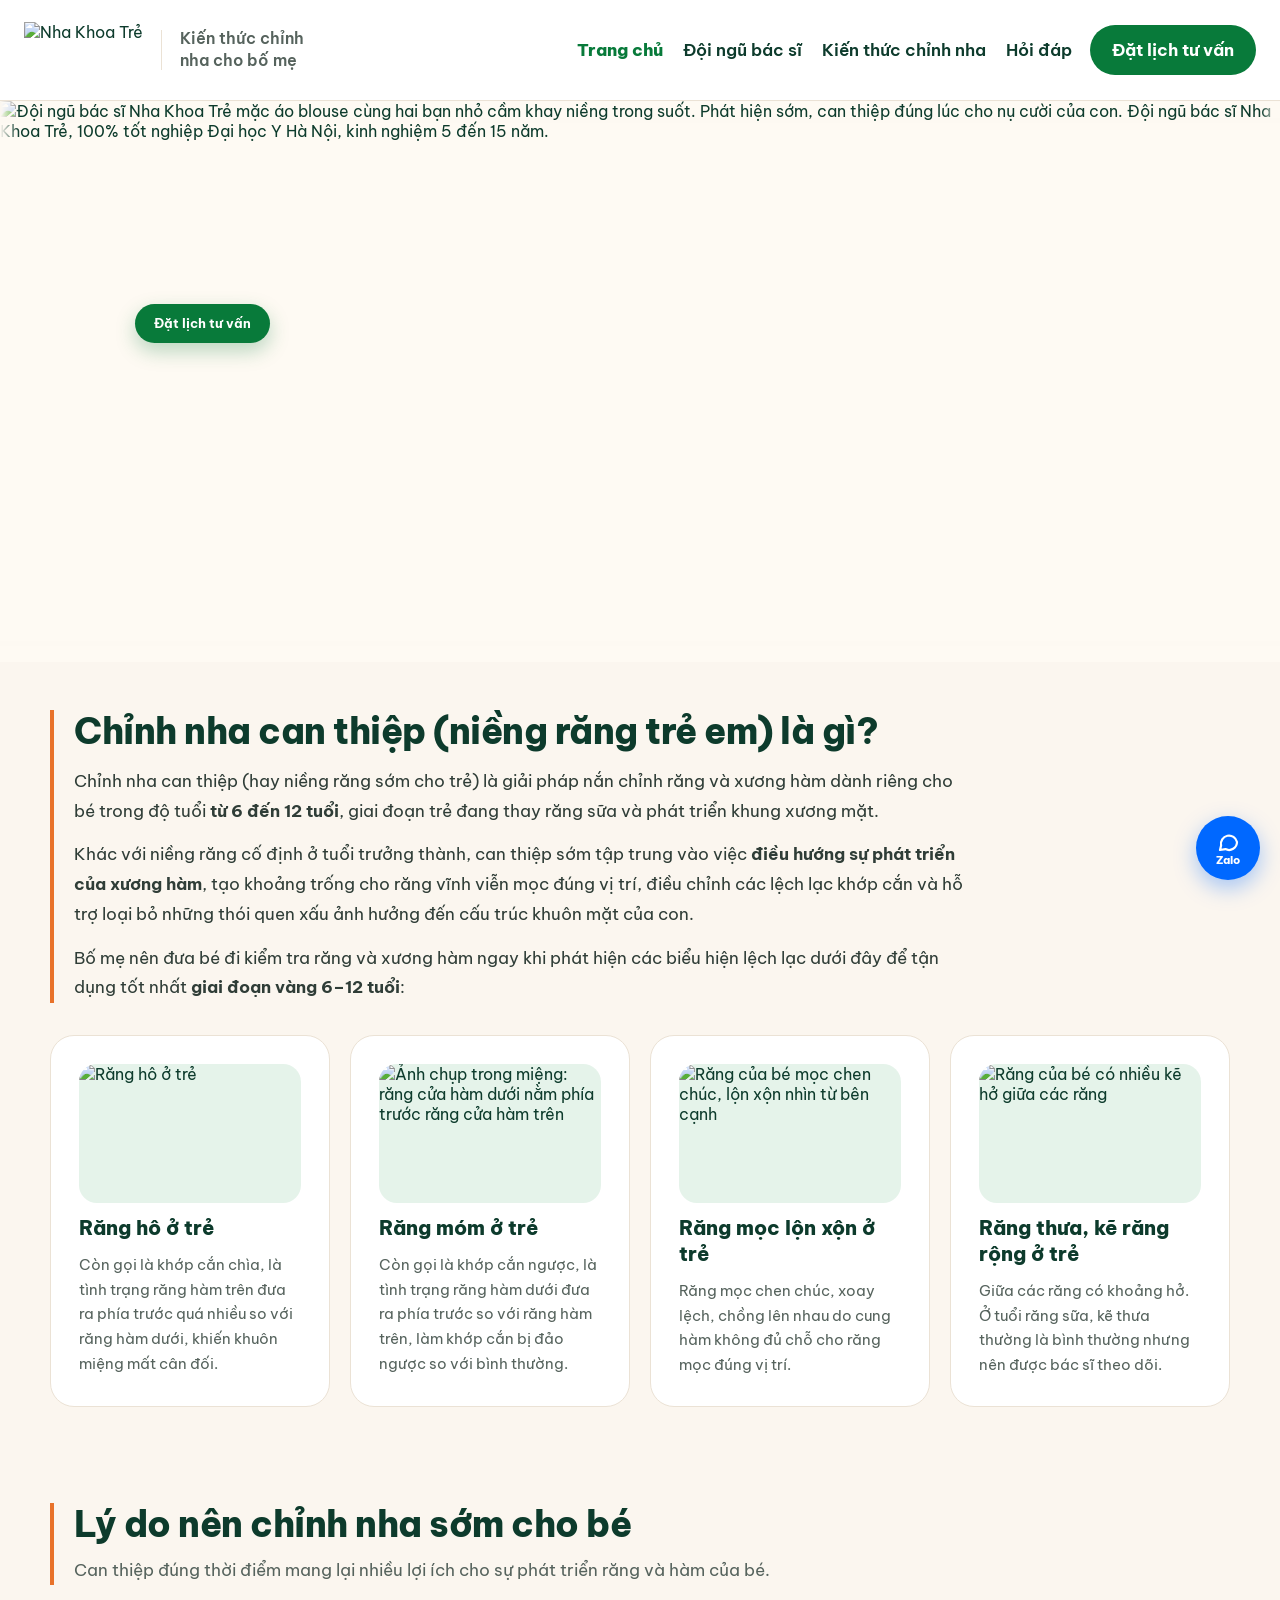
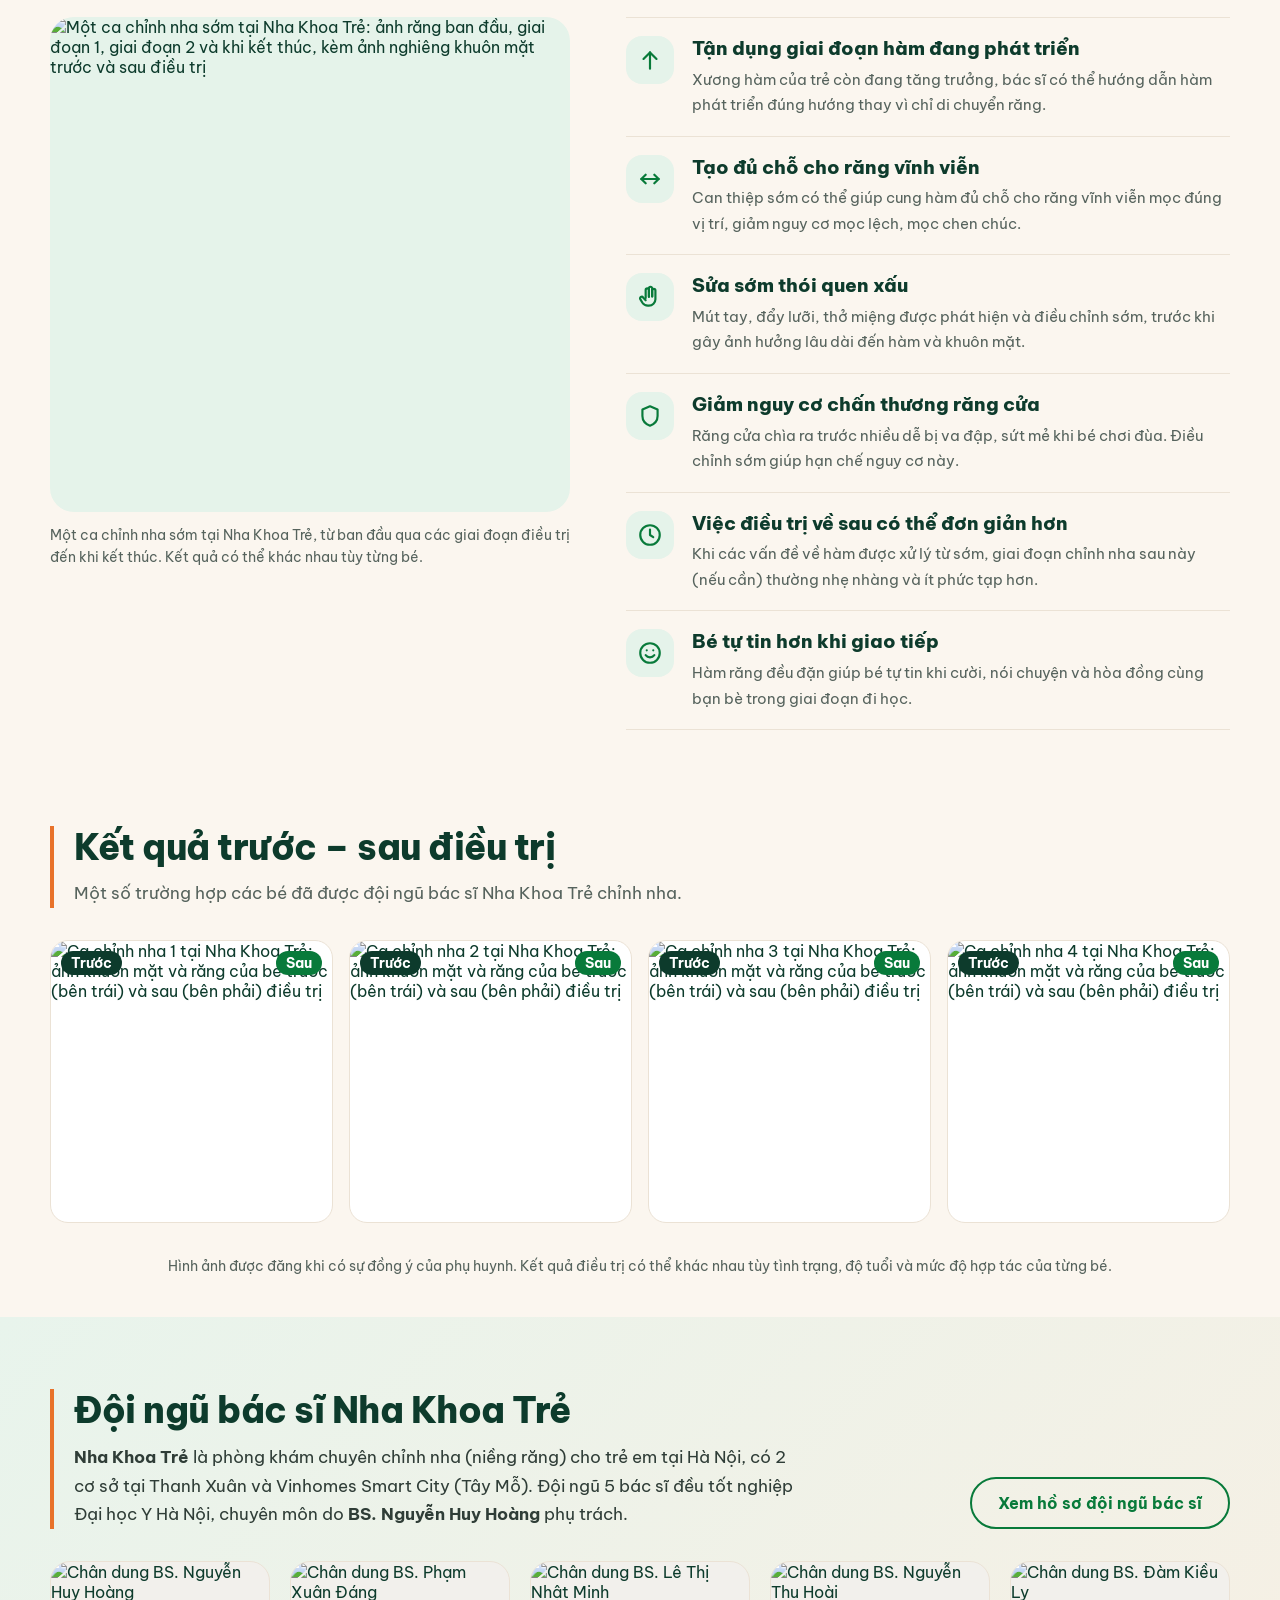
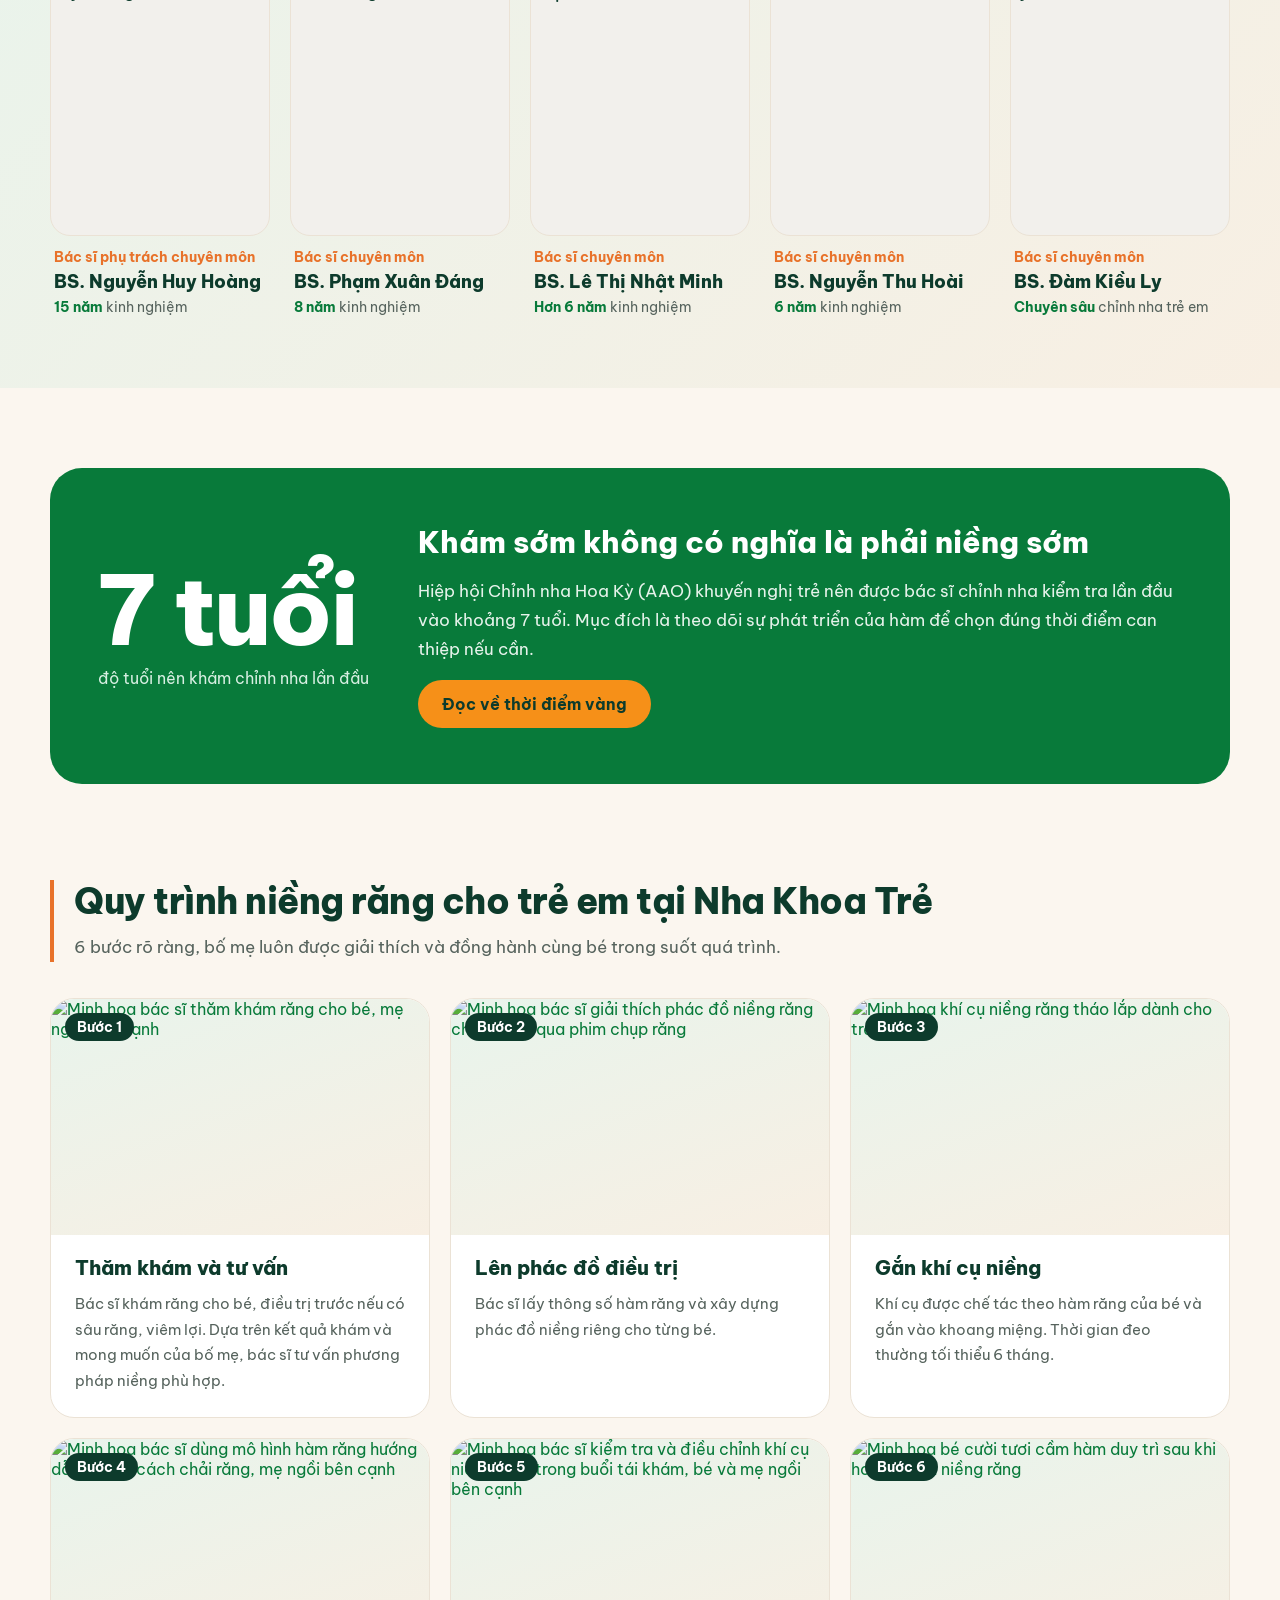
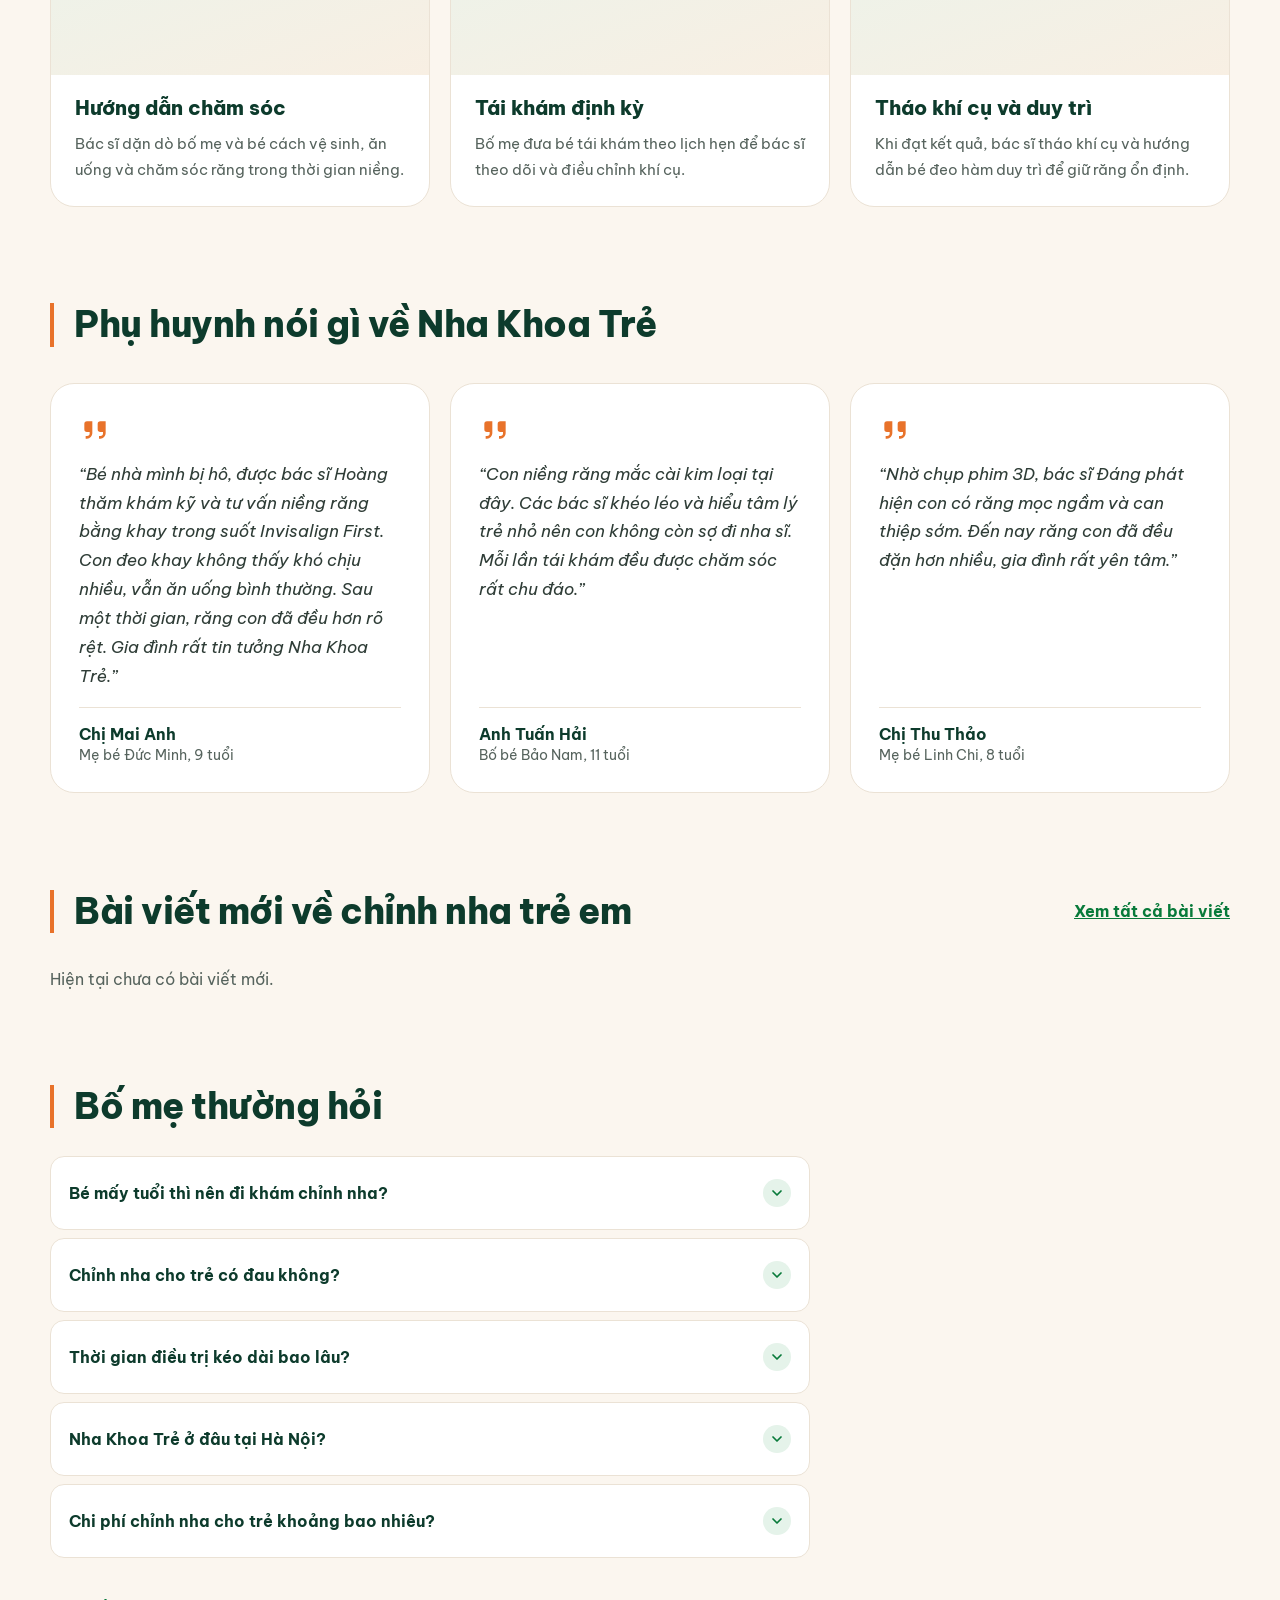
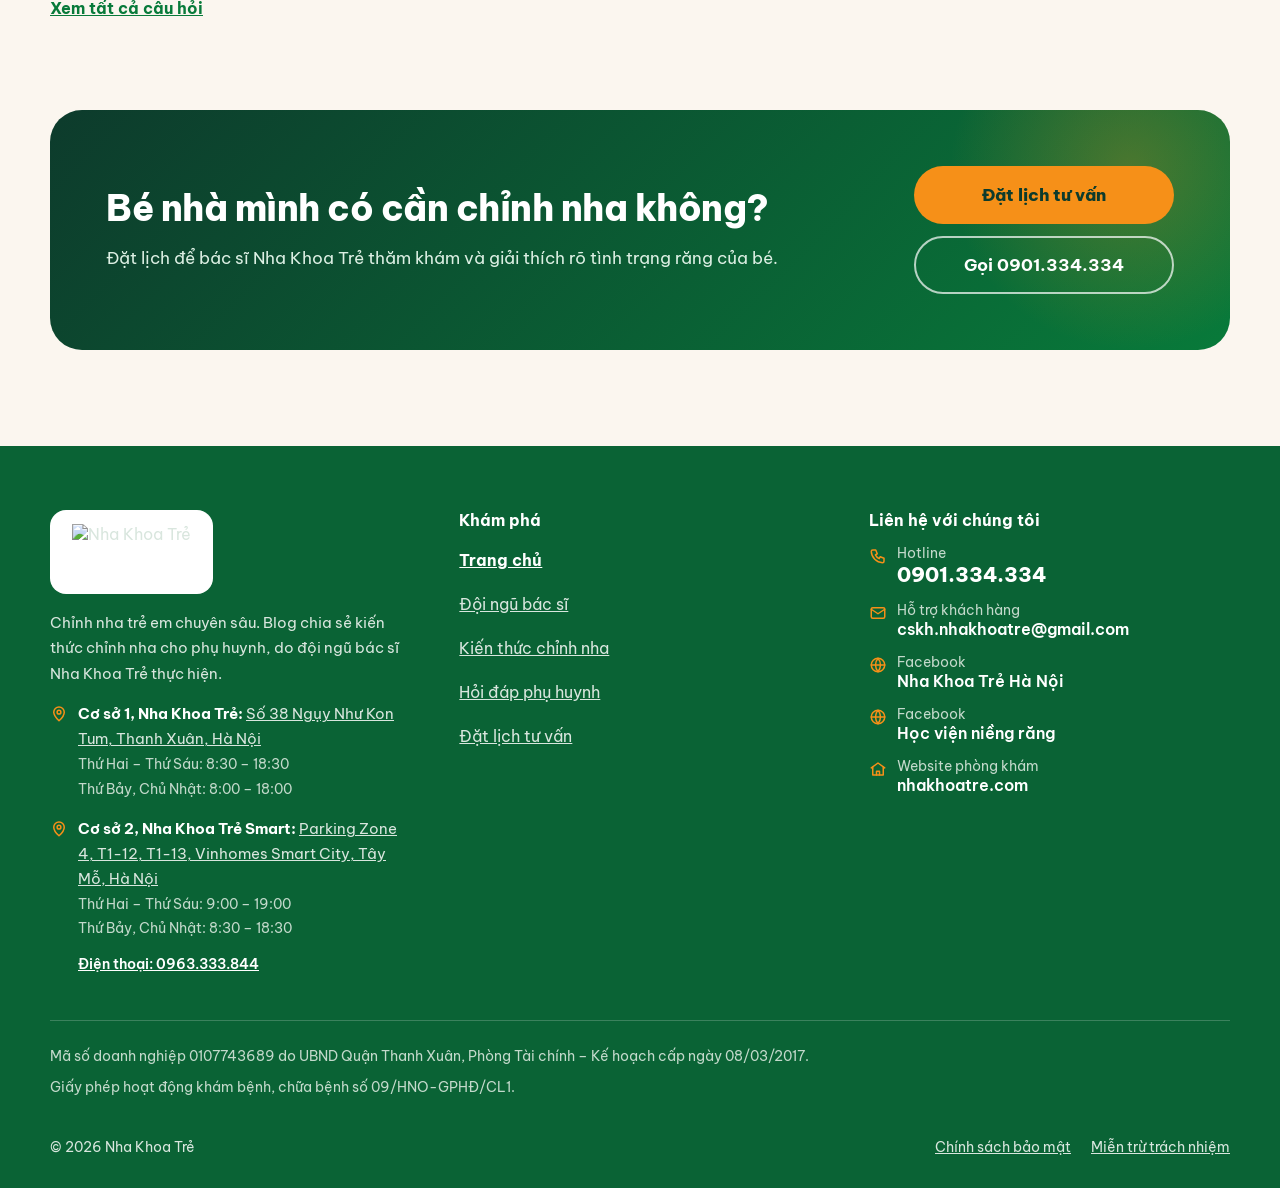
==== commit e8b31cb6: "Them tinh nang quan ly trang thai lien he lead va thong ke lead hang thang tren dashboard" ====
--- a/public/index.html
+++ b/public/index.html
@@ -420,24 +420,9 @@
 <a href="/kien-thuc-chinh-nha" style="padding: 12px 0; font-size: 16px; font-weight: 700; color: #087A3A">Xem tất cả bài viết</a>
 </div>
 <div style="display: grid; grid-template-columns: repeat(auto-fit, minmax(300px, 1fr)); gap: 28px">
-<a href="/kien-thuc-chinh-nha" style="display: flex; flex-direction: column; gap: 12px; text-decoration: none; color: #0D3B2C">
-<img src="/images/be-gai-cuoi-dang-trong-giai-doan.webp" alt="Bé gái cười, đang trong giai đoạn thay răng" style="display: block; width: 100%; aspect-ratio: 3 / 2; border-radius: 24px; object-fit: cover; background: #E5F3EA">
-<span style="font-size: 14px; font-weight: 600; color: #087A3A">Dấu hiệu &amp; thời điểm vàng</span>
-<h3 style="margin: 0; font-family: 'Be Vietnam Pro', 'Segoe UI', system-ui, sans-serif; font-weight: 800; font-size: 21px; line-height: 1.35">Bé mấy tuổi nên đi khám chỉnh nha lần đầu?</h3>
-<p style="margin: 0; font-size: 15px; line-height: 1.65; color: #56635D">Vì sao khoảng 7 tuổi là mốc nên kiểm tra, và bác sĩ sẽ xem gì trong buổi khám đầu tiên.</p>
-</a>
-<a href="/kien-thuc-chinh-nha" style="display: flex; flex-direction: column; gap: 12px; text-decoration: none; color: #0D3B2C">
-<img src="/images/be-trai-dang-mut-ngon-tay.webp" alt="Bé trai đang mút ngón tay" style="display: block; width: 100%; aspect-ratio: 3 / 2; border-radius: 24px; object-fit: cover; background: #E5F3EA">
-<span style="font-size: 14px; font-weight: 600; color: #087A3A">Thói quen xấu</span>
-<h3 style="margin: 0; font-family: 'Be Vietnam Pro', 'Segoe UI', system-ui, sans-serif; font-weight: 800; font-size: 21px; line-height: 1.35">Mút tay kéo dài ảnh hưởng thế nào đến răng của trẻ?</h3>
-<p style="margin: 0; font-size: 15px; line-height: 1.65; color: #56635D">Khi nào thói quen mút tay bắt đầu đáng lo và cách giúp bé bỏ dần một cách nhẹ nhàng.</p>
-</a>
-<a href="/kien-thuc-chinh-nha" style="display: flex; flex-direction: column; gap: 12px; text-decoration: none; color: #0D3B2C">
-<img src="/images/be-gai-cam-khay-nieng-trong-suot.webp" alt="Bé gái cầm khay niềng trong suốt" style="display: block; width: 100%; aspect-ratio: 3 / 2; border-radius: 24px; object-fit: cover; background: #E5F3EA">
-<span style="font-size: 14px; font-weight: 600; color: #087A3A">Phương pháp chỉnh nha</span>
-<h3 style="margin: 0; font-family: 'Be Vietnam Pro', 'Segoe UI', system-ui, sans-serif; font-weight: 800; font-size: 21px; line-height: 1.35">Niềng mắc cài và khay trong suốt cho trẻ khác nhau thế nào?</h3>
-<p style="margin: 0; font-size: 15px; line-height: 1.65; color: #56635D">So sánh ưu, nhược điểm và độ tuổi phù hợp để bố mẹ dễ trao đổi với bác sĩ.</p>
-</a>
+<!--LATEST-->
+<p style="grid-column: 1 / -1; margin: 0; font-size: 16px; color: #56635D">Hiện tại chưa có bài viết mới.</p>
+<!--/LATEST-->
 </div>
 </section>
 
